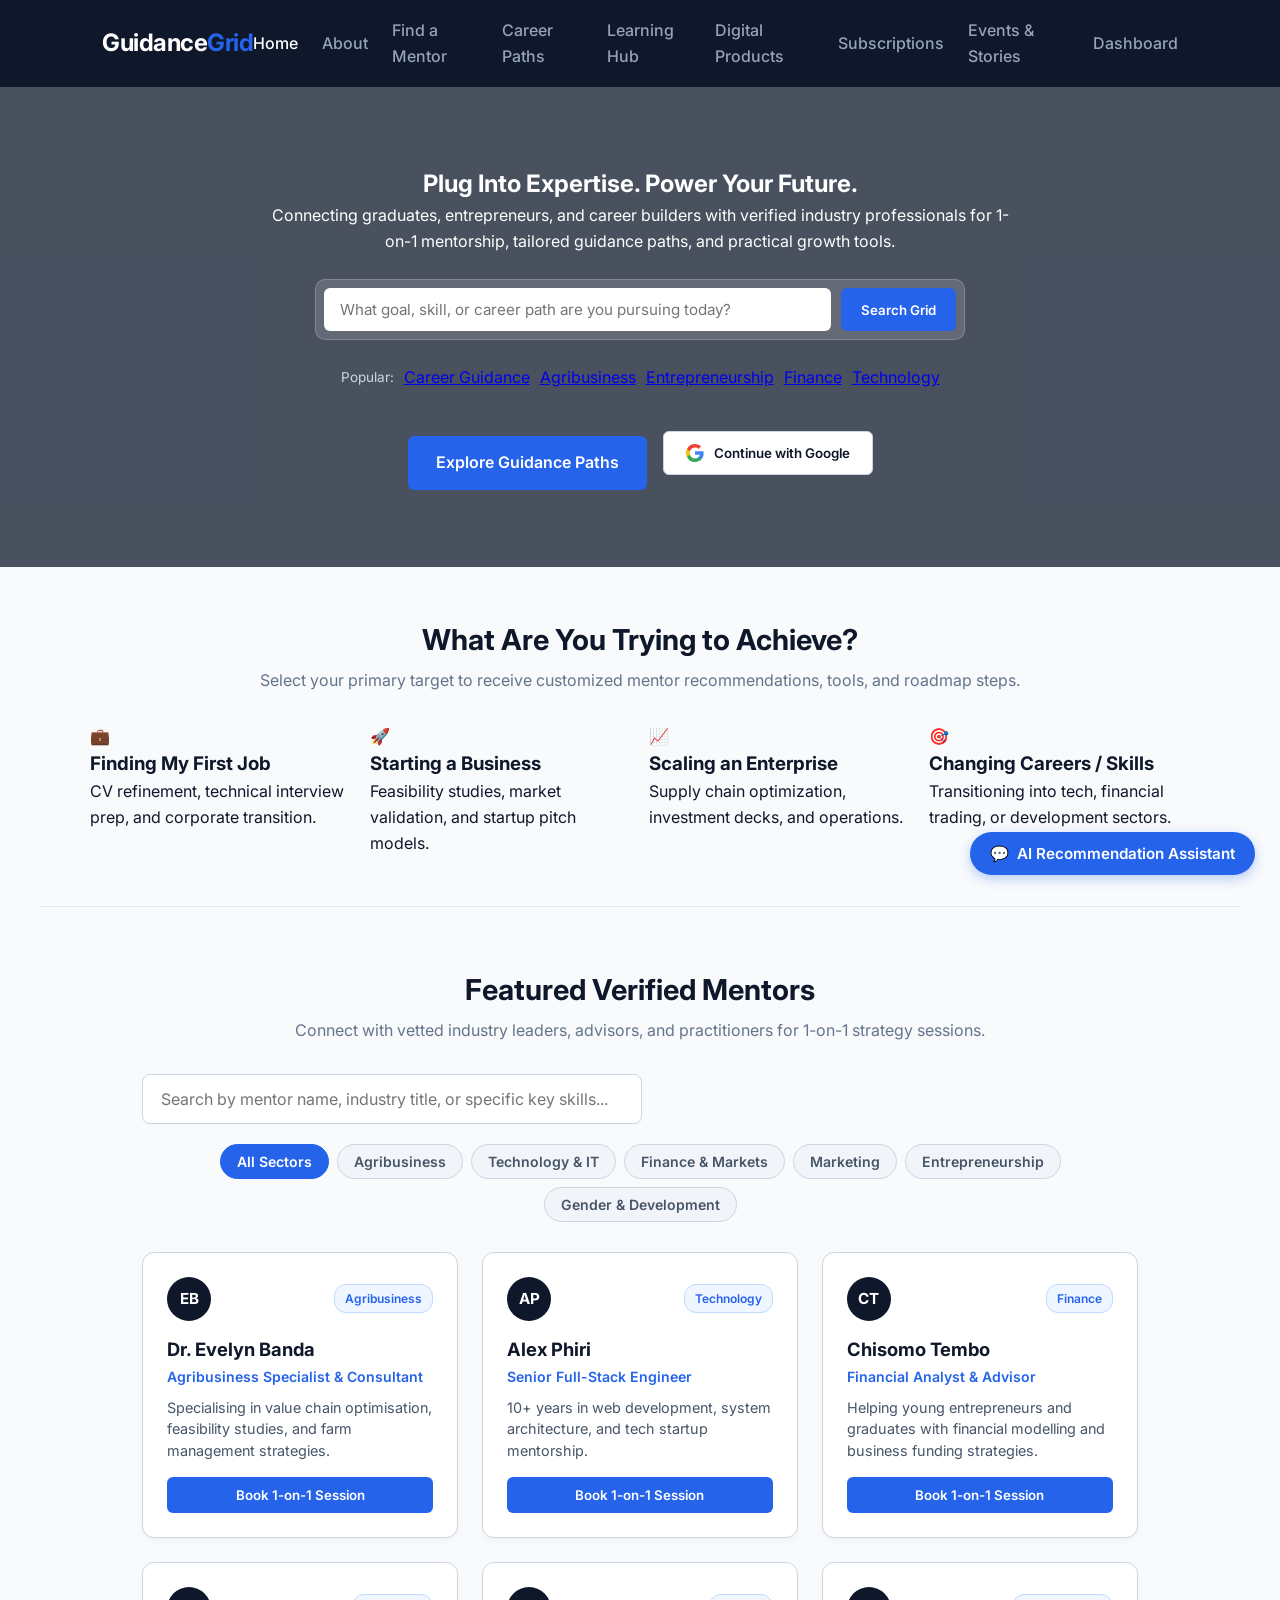
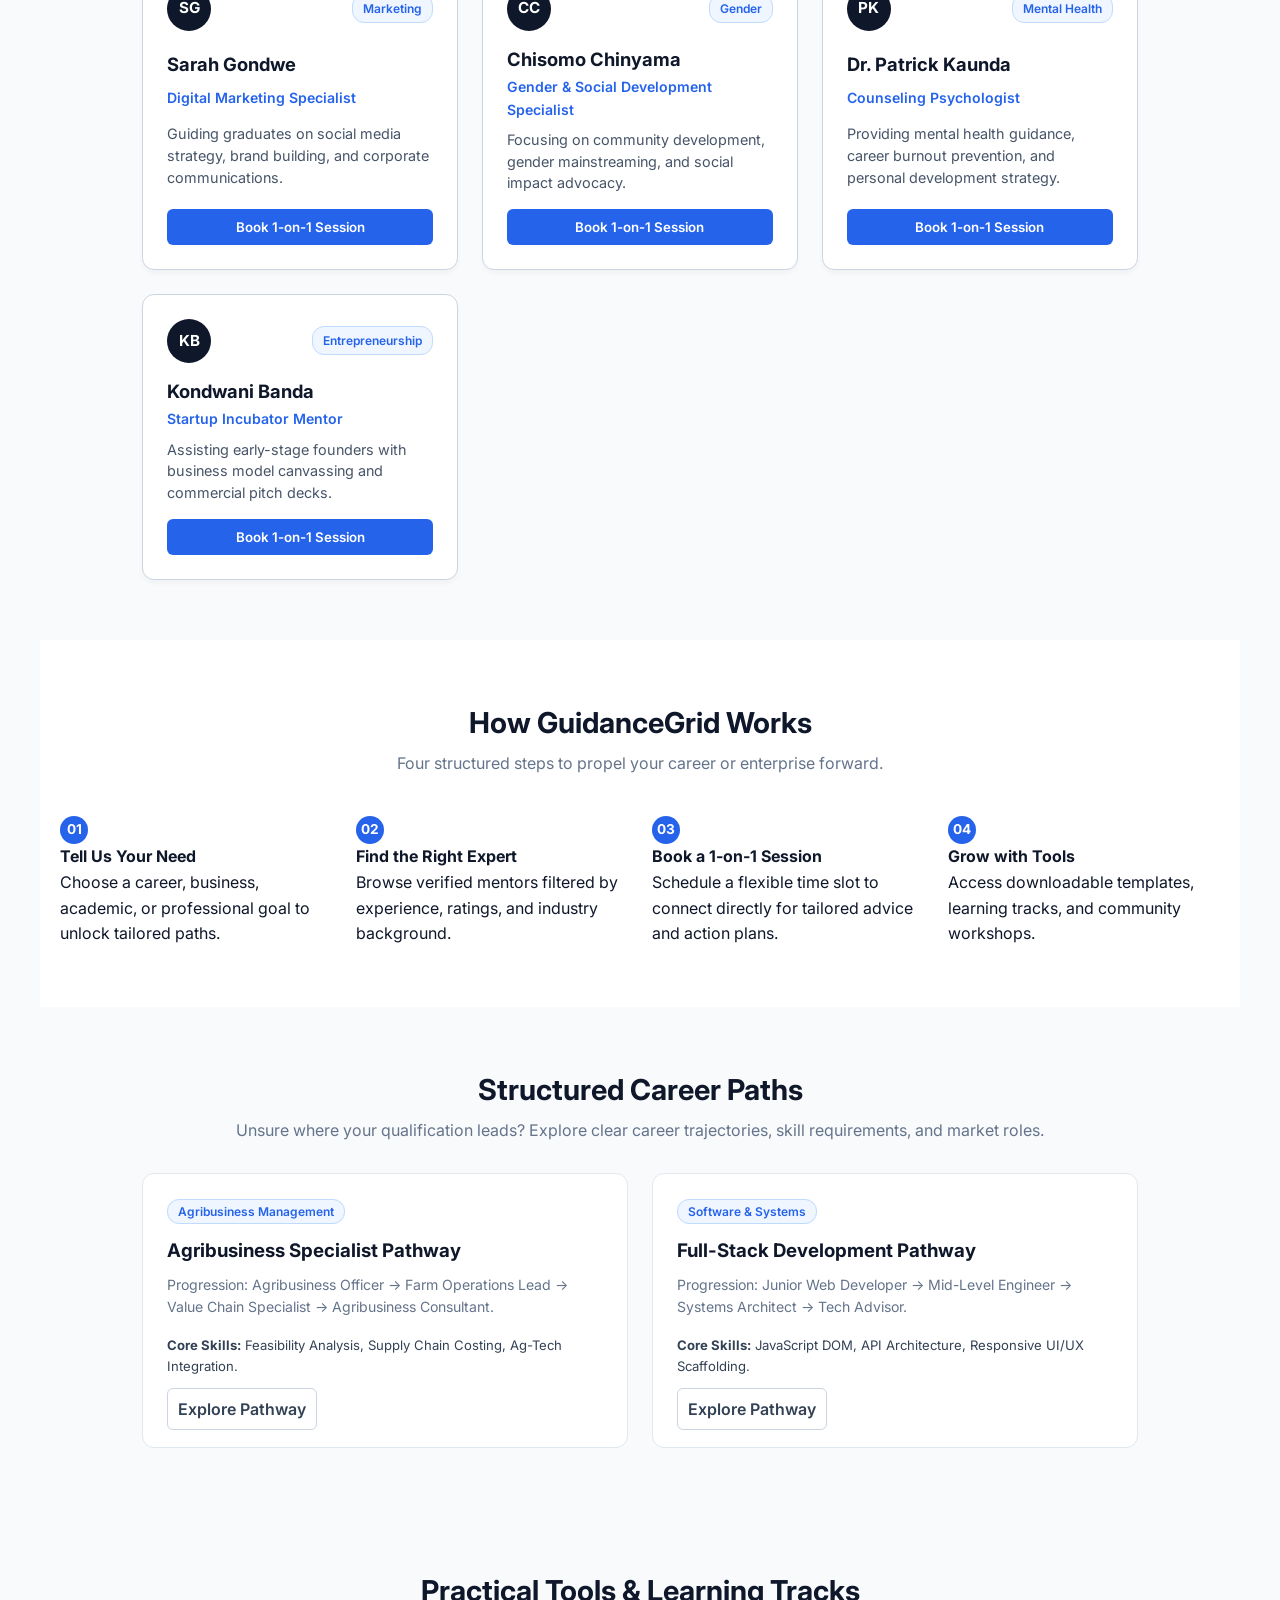
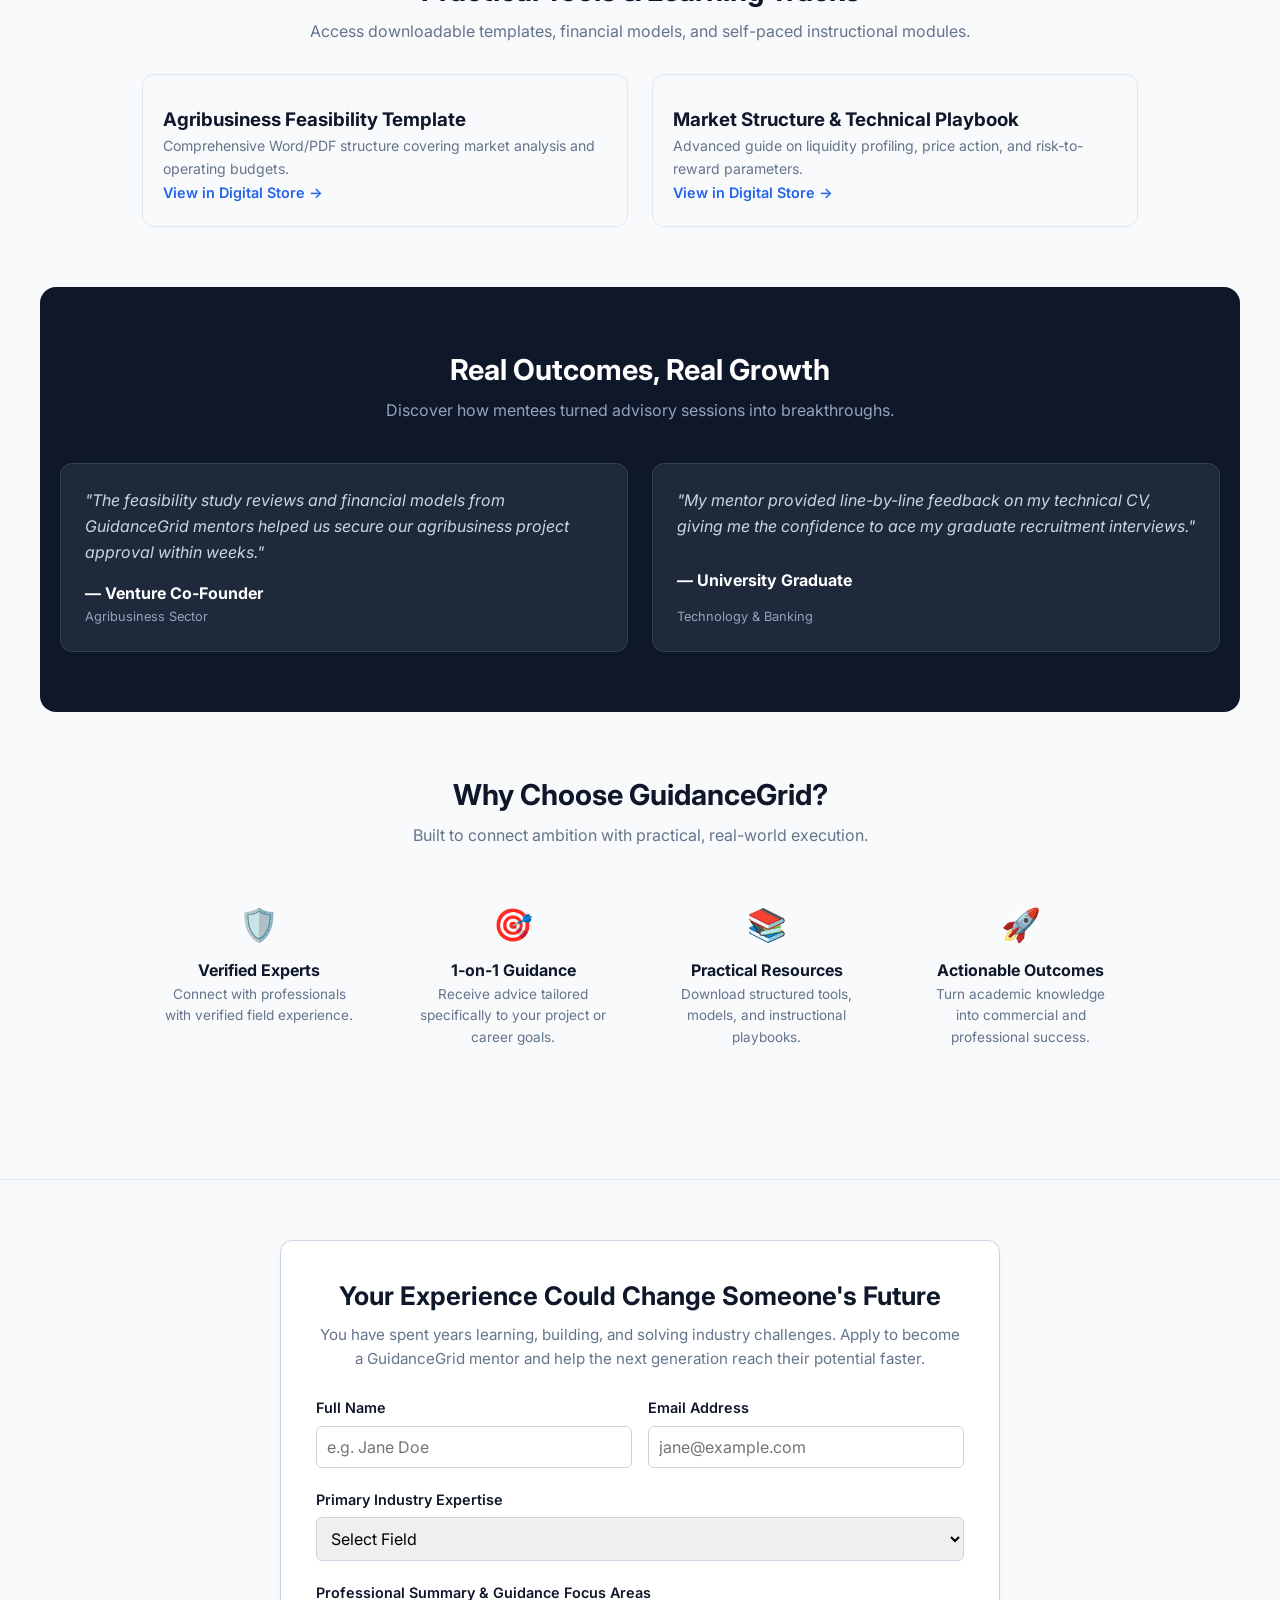
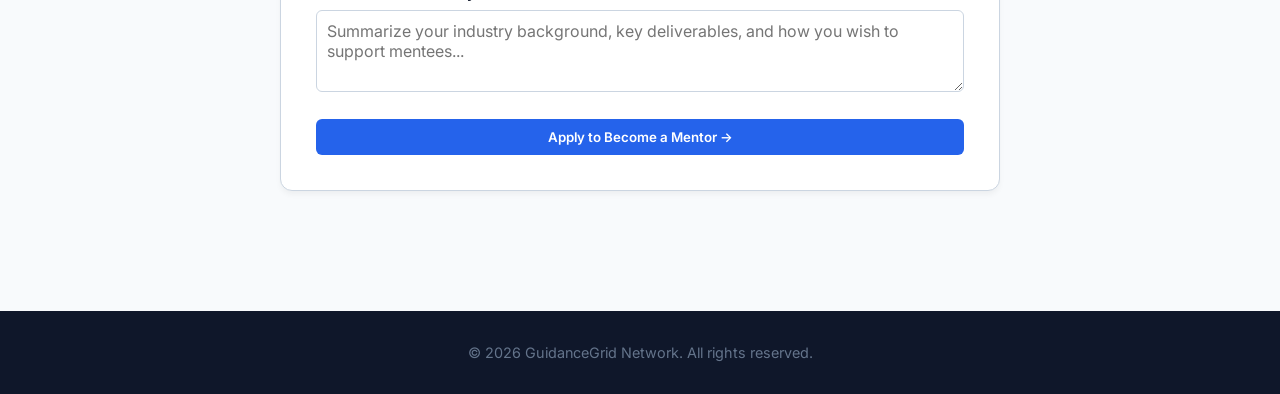
==== index.html @ 60af4334 "Initial GuidanceGrid deployment commit" ====
<!DOCTYPE html>
<html lang="en">
<head>
    <meta charset="UTF-8">
    <meta name="viewport" content="width=device-width, initial-scale=1.0">
    <title>GuidanceGrid | Connect, Learn & Grow Professional Ecosystem</title>
    <link rel="stylesheet" href="styles.css">
    <link href="https://fonts.googleapis.com/css2?family=Inter:wght@300;400;500;600;700&display=swap" rel="stylesheet">
</head>
<body>

    <!-- Top Navigation Bar -->
    <nav class="navbar">
        <div class="logo"><a href="index.html" style="color:white; text-decoration:none;">Guidance<span>Grid</span></a></div>
        <ul class="nav-links">
            <li><a href="index.html" class="active">Home</a></li>
            <li><a href="about.html">About</a></li>
            <li><a href="#mentor-section">Find a Mentor</a></li>
            <li><a href="#career-paths">Career Paths</a></li>
            <li><a href="learning.html">Learning Hub</a></li>
            <li><a href="products.html">Digital Products</a></li>
            <li><a href="subscriptions.html">Subscriptions</a></li>
            <li><a href="events-stories.html">Events & Stories</a></li>
            <li><a href="dashboard.html">Dashboard</a></li>
        </ul>
    </nav>

    <!-- Section 1: Hero Section -->
    <section class="hero-video-container">
        <video autoplay loop muted playsinline class="hero-bg-video">
            <source src="https://assets.mixkit.co/videos/preview/mixkit-people-working-together-in-a-meeting-43187-large.mp4" type="video/mp4">
            <img src="https://images.unsplash.com/photo-1522071820081-009f0129c71c?auto=format&fit=crop&w=1600&q=80" alt="Mentorship">
        </video>
        <div class="hero-overlay"></div>

        <div class="hero-content">
            <h1>Plug Into Expertise. Power Your Future.</h1>
            <p>Connecting graduates, entrepreneurs, and career builders with verified industry professionals for 1-on-1 mentorship, tailored guidance paths, and practical growth tools.</p>
            
            <!-- Hero Search Bar -->
            <div class="hero-search-box" style="margin: 25px auto; max-width: 650px; display: flex; gap: 10px; background: rgba(255,255,255,0.15); padding: 8px; border-radius: 10px; backdrop-filter: blur(8px); border: 1px solid rgba(255,255,255,0.2);">
                <input type="text" id="heroSearchInput" placeholder="What goal, skill, or career path are you pursuing today?" style="flex: 1; border: none; padding: 12px 16px; border-radius: 6px; outline: none; font-size: 0.95rem;">
                <button class="btn-primary" onclick="alert('Searching GuidanceGrid paths...')">Search Grid</button>
            </div>

            <!-- Popular Category Pills -->
            <div class="hero-category-pills" style="margin-bottom: 25px; display: flex; justify-content: center; gap: 10px; flex-wrap: wrap;">
                <span style="color: #cbd5e1; font-size: 0.85rem; align-self: center;">Popular:</span>
                <a href="#mentor-section" class="pill-btn">Career Guidance</a>
                <a href="#mentor-section" class="pill-btn">Agribusiness</a>
                <a href="#mentor-section" class="pill-btn">Entrepreneurship</a>
                <a href="#mentor-section" class="pill-btn">Finance</a>
                <a href="#mentor-section" class="pill-btn">Technology</a>
            </div>

            <div class="hero-buttons">
                <a href="#goal-selector" class="btn-hero">Explore Guidance Paths</a>
                <button class="btn-google" onclick="handleGoogleAuth()">
                    <svg width="18" height="18" viewBox="0 0 18 18"><path fill="#4285F4" d="M17.64 9.2c0-.637-.057-1.251-.164-1.84H9v3.481h4.844a4.14 4.14 0 0 1-1.796 2.716v2.259h2.908c1.702-1.567 2.684-3.875 2.684-6.616z"/><path fill="#34A853" d="M9 18c2.43 0 4.467-.806 5.956-2.18l-2.908-2.259c-.806.54-1.837.86-3.048.86-2.344 0-4.328-1.584-5.036-3.711H.957v2.332A8.997 8.997 0 0 0 9 18z"/><path fill="#FBBC05" d="M3.964 10.71A5.41 5.41 0 0 1 3.682 9c0-.593.102-1.17.282-1.71V4.958H.957A8.996 8.996 0 0 0 0 9c0 1.452.348 2.827.957 4.042l3.007-2.332z"/><path fill="#EA4335" d="M9 3.58c1.321 0 2.508.454 3.44 1.345l2.582-2.58C13.463.891 11.426 0 9 0A8.997 8.997 0 0 0 .957 4.958L3.964 7.29C4.672 5.163 6.656 3.58 9 3.58z"/></svg>
                    Continue with Google
                </button>
            </div>
        </div>
    </section>

    <!-- Section 2: Goal Selector (What are you trying to achieve?) -->
    <section id="goal-selector" class="section-container" style="background: #f8fafc; padding: 50px 20px; border-bottom: 1px solid #e2e8f0;">
        <div class="section-header" style="text-align: center; margin-bottom: 30px;">
            <h2>What Are You Trying to Achieve?</h2>
            <p class="subtitle">Select your primary target to receive customized mentor recommendations, tools, and roadmap steps.</p>
        </div>
        <div class="goal-grid" style="display: grid; grid-template-columns: repeat(auto-fit, minmax(200px, 1fr)); gap: 18px; max-width: 1100px; margin: 0 auto;">
            <div class="goal-card" onclick="alert('Path selected: Finding a Job')">
                <div class="goal-icon">💼</div>
                <h3>Finding My First Job</h3>
                <p>CV refinement, technical interview prep, and corporate transition.</p>
            </div>
            <div class="goal-card" onclick="alert('Path selected: Starting a Business')">
                <div class="goal-icon">🚀</div>
                <h3>Starting a Business</h3>
                <p>Feasibility studies, market validation, and startup pitch models.</p>
            </div>
            <div class="goal-card" onclick="alert('Path selected: Growing an Enterprise')">
                <div class="goal-icon">📈</div>
                <h3>Scaling an Enterprise</h3>
                <p>Supply chain optimization, investment decks, and operations.</p>
            </div>
            <div class="goal-card" onclick="alert('Path selected: Career Shift & Upskilling')">
                <div class="goal-icon">🎯</div>
                <h3>Changing Careers / Skills</h3>
                <p>Transitioning into tech, financial trading, or development sectors.</p>
            </div>
        </div>
    </section>

    <!-- Section 3: Verified Mentor Network -->
    <section id="mentor-section" class="section-container">
        <div class="section-header">
            <h2>Featured Verified Mentors</h2>
            <p class="subtitle">Connect with vetted industry leaders, advisors, and practitioners for 1-on-1 strategy sessions.</p>
        </div>

        <!-- Filter & Search Bar -->
        <div class="search-filter-wrapper">
            <div class="search-box">
                <input type="text" id="mentorSearchInput" placeholder="Search by mentor name, industry title, or specific key skills..." onkeyup="filterAndSearchMentors()">
            </div>
            <div class="filter-container">
                <button class="filter-btn active" onclick="setSectorFilter('all', this)">All Sectors</button>
                <button class="filter-btn" onclick="setSectorFilter('Agribusiness', this)">Agribusiness</button>
                <button class="filter-btn" onclick="setSectorFilter('Technology', this)">Technology & IT</button>
                <button class="filter-btn" onclick="setSectorFilter('Finance', this)">Finance & Markets</button>
                <button class="filter-btn" onclick="setSectorFilter('Marketing', this)">Marketing</button>
                <button class="filter-btn" onclick="setSectorFilter('Entrepreneurship', this)">Entrepreneurship</button>
                <button class="filter-btn" onclick="setSectorFilter('Gender', this)">Gender & Development</button>
            </div>
        </div>

        <!-- Dynamic Mentors Grid -->
        <div class="mentors-grid" id="mentors-grid">
            <!-- Mentor Card Example 1 -->
            <div class="mentor-card">
                <div class="mentor-card-header">
                    <span class="verified-badge">✔ Verified Mentor</span>
                    <span class="rating-badge">★ 4.9 (28 reviews)</span>
                </div>
                <h3>Dr. Evelyn Banda</h3>
                <p class="mentor-title">Agribusiness Specialist & Value Chain Consultant</p>
                <p class="mentor-experience">💼 10+ yrs exp • 42 sessions completed</p>
                <div class="specialty-tags">
                    <span class="tag">Agribusiness</span>
                    <span class="tag">Value Chains</span>
                    <span class="tag">Feasibility</span>
                </div>
                <p class="availability-status">🟢 Available this week</p>
                <div class="card-actions">
                    <button class="btn-secondary" onclick="alert('Viewing Dr. Evelyn Banda Profile...')">View Profile</button>
                    <button class="btn-primary" onclick="alert('Booking session with Dr. Evelyn Banda...')">Book 1-on-1</button>
                </div>
            </div>

            <!-- Mentor Card Example 2 -->
            <div class="mentor-card">
                <div class="mentor-card-header">
                    <span class="verified-badge">✔ Verified Mentor</span>
                    <span class="rating-badge">★ 5.0 (19 reviews)</span>
                </div>
                <h3>Alex Phiri</h3>
                <p class="mentor-title">Senior Full-Stack Engineer & Tech Lead</p>
                <p class="mentor-experience">💼 8+ yrs exp • 31 sessions completed</p>
                <div class="specialty-tags">
                    <span class="tag">Web Dev</span>
                    <span class="tag">System Arch</span>
                    <span class="tag">Tech Mentoring</span>
                </div>
                <p class="availability-status">🟢 Available tomorrow</p>
                <div class="card-actions">
                    <button class="btn-secondary" onclick="alert('Viewing Alex Phiri Profile...')">View Profile</button>
                    <button class="btn-primary" onclick="alert('Booking session with Alex Phiri...')">Book 1-on-1</button>
                </div>
            </div>
        </div>
    </section>

    <!-- Section 4: How GuidanceGrid Works -->
    <section class="section-container" style="background: #ffffff; padding: 60px 20px;">
        <div class="section-header" style="text-align: center;">
            <h2>How GuidanceGrid Works</h2>
            <p class="subtitle">Four structured steps to propel your career or enterprise forward.</p>
        </div>
        <div class="steps-grid" style="display: grid; grid-template-columns: repeat(auto-fit, minmax(220px, 1fr)); gap: 24px; margin-top: 40px;">
            <div class="step-card">
                <div class="step-number">01</div>
                <h4>Tell Us Your Need</h4>
                <p>Choose a career, business, academic, or professional goal to unlock tailored paths.</p>
            </div>
            <div class="step-card">
                <div class="step-number">02</div>
                <h4>Find the Right Expert</h4>
                <p>Browse verified mentors filtered by experience, ratings, and industry background.</p>
            </div>
            <div class="step-card">
                <div class="step-number">03</div>
                <h4>Book a 1-on-1 Session</h4>
                <p>Schedule a flexible time slot to connect directly for tailored advice and action plans.</p>
            </div>
            <div class="step-card">
                <div class="step-number">04</div>
                <h4>Grow with Tools</h4>
                <p>Access downloadable templates, learning tracks, and community workshops.</p>
            </div>
        </div>
    </section>

    <!-- Section 5: Career Paths Roadmap -->
    <section id="career-paths" class="section-container" style="background: #f8fafc;">
        <div class="section-header">
            <h2>Structured Career Paths</h2>
            <p class="subtitle">Unsure where your qualification leads? Explore clear career trajectories, skill requirements, and market roles.</p>
        </div>
        <div class="career-path-grid" style="display: grid; grid-template-columns: repeat(auto-fit, minmax(300px, 1fr)); gap: 24px;">
            <div class="career-card" style="background: white; border: 1px solid #e2e8f0; border-radius: 12px; padding: 24px;">
                <span class="sector-badge">Agribusiness Management</span>
                <h3 style="margin: 12px 0 8px 0;">Agribusiness Specialist Pathway</h3>
                <p style="font-size: 0.88rem; color: #64748b; margin-bottom: 16px;">Progression: Agribusiness Officer → Farm Operations Lead → Value Chain Specialist → Agribusiness Consultant.</p>
                <div class="path-skills" style="font-size: 0.82rem; color: #334155; margin-bottom: 20px;">
                    <strong>Core Skills:</strong> Feasibility Analysis, Supply Chain Costing, Ag-Tech Integration.
                </div>
                <a href="learning.html" class="btn-secondary btn-full" style="text-align: center; text-decoration: none;">Explore Pathway</a>
            </div>

            <div class="career-card" style="background: white; border: 1px solid #e2e8f0; border-radius: 12px; padding: 24px;">
                <span class="sector-badge">Software & Systems</span>
                <h3 style="margin: 12px 0 8px 0;">Full-Stack Development Pathway</h3>
                <p style="font-size: 0.88rem; color: #64748b; margin-bottom: 16px;">Progression: Junior Web Developer → Mid-Level Engineer → Systems Architect → Tech Advisor.</p>
                <div class="path-skills" style="font-size: 0.82rem; color: #334155; margin-bottom: 20px;">
                    <strong>Core Skills:</strong> JavaScript DOM, API Architecture, Responsive UI/UX Scaffolding.
                </div>
                <a href="learning.html" class="btn-secondary btn-full" style="text-align: center; text-decoration: none;">Explore Pathway</a>
            </div>
        </div>
    </section>

    <!-- Section 6: Learning Hub & Digital Products Preview -->
    <section class="section-container">
        <div class="section-header">
            <h2>Practical Tools & Learning Tracks</h2>
            <p class="subtitle">Access downloadable templates, financial models, and self-paced instructional modules.</p>
        </div>
        <div class="preview-grid" style="display: grid; grid-template-columns: repeat(auto-fit, minmax(280px, 1fr)); gap: 24px;">
            <div class="preview-card" style="border: 1px solid #e2e8f0; padding: 20px; border-radius: 12px;">
                <span class="product-badge">Free Download</span>
                <h3 style="margin-top: 10px;">Agribusiness Feasibility Template</h3>
                <p style="font-size: 0.88rem; color: #64748b;">Comprehensive Word/PDF structure covering market analysis and operating budgets.</p>
                <a href="products.html" style="color: #2563eb; font-weight: 600; text-decoration: none; font-size: 0.9rem;">View in Digital Store →</a>
            </div>
            <div class="preview-card" style="border: 1px solid #e2e8f0; padding: 20px; border-radius: 12px;">
                <span class="product-badge premium">Premium Resource</span>
                <h3 style="margin-top: 10px;">Market Structure & Technical Playbook</h3>
                <p style="font-size: 0.88rem; color: #64748b;">Advanced guide on liquidity profiling, price action, and risk-to-reward parameters.</p>
                <a href="products.html" style="color: #2563eb; font-weight: 600; text-decoration: none; font-size: 0.9rem;">View in Digital Store →</a>
            </div>
        </div>
    </section>

    <!-- Section 7: Success Stories & Social Proof -->
    <section class="section-container" style="background: #0f172a; color: white; padding: 60px 20px; border-radius: 16px;">
        <div class="section-header" style="text-align: center; margin-bottom: 40px;">
            <h2 style="color: white;">Real Outcomes, Real Growth</h2>
            <p class="subtitle" style="color: #94a3b8;">Discover how mentees turned advisory sessions into breakthroughs.</p>
        </div>
        <div class="stories-grid" style="display: grid; grid-template-columns: repeat(auto-fit, minmax(280px, 1fr)); gap: 24px;">
            <div class="story-card" style="background: #1e293b; padding: 24px; border-radius: 12px; border: 1px solid #334155;">
                <p style="font-style: italic; color: #cbd5e1; margin-bottom: 16px;">"The feasibility study reviews and financial models from GuidanceGrid mentors helped us secure our agribusiness project approval within weeks."</p>
                <strong>— Venture Co-Founder</strong>
                <span style="display: block; font-size: 0.8rem; color: #94a3b8;">Agribusiness Sector</span>
            </div>
            <div class="story-card" style="background: #1e293b; padding: 24px; border-radius: 12px; border: 1px solid #334155;">
                <p style="font-style: italic; color: #cbd5e1; margin-bottom: 16px;">"My mentor provided line-by-line feedback on my technical CV, giving me the confidence to ace my graduate recruitment interviews."</p>
                <strong>— University Graduate</strong>
                <span style="display: block; font-size: 0.8rem; color: #94a3b8;">Technology & Banking</span>
            </div>
        </div>
    </section>

    <!-- Section 8: "Why GuidanceGrid?" Value Proposition -->
    <section class="section-container">
        <div class="section-header" style="text-align: center;">
            <h2>Why Choose GuidanceGrid?</h2>
            <p class="subtitle">Built to connect ambition with practical, real-world execution.</p>
        </div>
        <div class="value-grid" style="display: grid; grid-template-columns: repeat(auto-fit, minmax(220px, 1fr)); gap: 20px; margin-top: 30px;">
            <div class="value-card" style="text-align: center; padding: 20px; background: #f8fafc; border-radius: 10px;">
                <div style="font-size: 2rem; margin-bottom: 8px;">🛡️</div>
                <h4>Verified Experts</h4>
                <p style="font-size: 0.85rem; color: #64748b;">Connect with professionals with verified field experience.</p>
            </div>
            <div class="value-card" style="text-align: center; padding: 20px; background: #f8fafc; border-radius: 10px;">
                <div style="font-size: 2rem; margin-bottom: 8px;">🎯</div>
                <h4>1-on-1 Guidance</h4>
                <p style="font-size: 0.85rem; color: #64748b;">Receive advice tailored specifically to your project or career goals.</p>
            </div>
            <div class="value-card" style="text-align: center; padding: 20px; background: #f8fafc; border-radius: 10px;">
                <div style="font-size: 2rem; margin-bottom: 8px;">📚</div>
                <h4>Practical Resources</h4>
                <p style="font-size: 0.85rem; color: #64748b;">Download structured tools, models, and instructional playbooks.</p>
            </div>
            <div class="value-card" style="text-align: center; padding: 20px; background: #f8fafc; border-radius: 10px;">
                <div style="font-size: 2rem; margin-bottom: 8px;">🚀</div>
                <h4>Actionable Outcomes</h4>
                <p style="font-size: 0.85rem; color: #64748b;">Turn academic knowledge into commercial and professional success.</p>
            </div>
        </div>
    </section>

    <!-- Section 9: Strengthened "Become a Mentor" CTA Section -->
    <section class="join-mentor-section">
        <div class="join-mentor-card">
            <div class="join-header">
                <h2>Your Experience Could Change Someone's Future</h2>
                <p>You have spent years learning, building, and solving industry challenges. Apply to become a GuidanceGrid mentor and help the next generation reach their potential faster.</p>
            </div>
            
            <form id="mentor-apply-form" onsubmit="handleMentorApply(event)">
                <div class="form-row">
                    <div class="form-group">
                        <label for="mentorName">Full Name</label>
                        <input type="text" id="mentorName" required placeholder="e.g. Jane Doe">
                    </div>
                    <div class="form-group">
                        <label for="mentorEmail">Email Address</label>
                        <input type="email" id="mentorEmail" required placeholder="jane@example.com">
                    </div>
                </div>

                <div class="form-group">
                    <label for="mentorField">Primary Industry Expertise</label>
                    <select id="mentorField" required>
                        <option value="">Select Field</option>
                        <option value="Agribusiness">Agribusiness & Agricultural Value Chains</option>
                        <option value="Technology">Software Engineering & Tech</option>
                        <option value="Finance">Finance & Investment Advisory</option>
                        <option value="Marketing">Digital Marketing & Branding</option>
                        <option value="Entrepreneurship">Startup Strategy & Business Models</option>
                        <option value="Gender">Gender & Social Development</option>
                    </select>
                </div>

                <div class="form-group">
                    <label for="mentorBio">Professional Summary & Guidance Focus Areas</label>
                    <textarea id="mentorBio" rows="3" required placeholder="Summarize your industry background, key deliverables, and how you wish to support mentees..."></textarea>
                </div>

                <button type="submit" class="btn-primary btn-full">Apply to Become a Mentor →</button>
            </form>
        </div>
    </section>

    <!-- AI Assistant Widget -->
    <div id="chat-widget-container">
        <button id="chat-toggle-btn" onclick="toggleChatWindow()">
            💬 <span>AI Recommendation Assistant</span>
        </button>

        <div id="chat-window" class="chat-window-hidden">
            <div class="chat-header">
                <div class="chat-title">
                    <strong>GuidanceGrid AI Engine</strong>
                    <span class="chat-status">● Online</span>
                </div>
                <button class="chat-close-btn" onclick="toggleChatWindow()">&times;</button>
            </div>

            <div class="chat-messages" id="chatMessages">
                <div class="message ai-message">
                    Hello! I am your GuidanceGrid AI advisor. Ask me anything like "What career paths fit my degree?", "Who can help with my business plan?", or "Where can I find CV resources?"
                </div>
            </div>

            <div class="chat-input-area">
                <input type="text" id="chatInput" placeholder="Ask a question..." onkeypress="handleChatKeyPress(event)">
                <button id="chatSendBtn" onclick="sendChatMessage()">Send</button>
            </div>
        </div>
    </div>

    <!-- Footer -->
    <footer>
        <p>&copy; 2026 GuidanceGrid Network. All rights reserved.</p>
    </footer>

    <script src="script.js"></script>
</body>
</html>
---- styles.css ----
/* Styling Framework - Guidance Grid */
:root {
    --primary: #2563eb;
    --primary-hover: #1d4ed8;
    --dark-bg: #0f172a;
    --card-bg: #ffffff;
    --text-main: #0f172a;
    --text-muted: #475569;
    --border-color: #cbd5e1;
    --light-bg: #f8fafc;
    --shadow: 0 4px 6px -1px rgba(0, 0, 0, 0.05), 0 2px 4px -2px rgba(0, 0, 0, 0.05);
}

* {
    box-sizing: border-box;
    margin: 0;
    padding: 0;
    font-family: 'Inter', system-ui, -apple-system, sans-serif;
}

body {
    background-color: var(--light-bg);
    color: var(--text-main);
    line-height: 1.6;
}

/* Navigation */
.navbar {
    display: flex;
    justify-content: space-between;
    align-items: center;
    padding: 18px 8%;
    background-color: var(--dark-bg);
    color: #ffffff;
    position: sticky;
    top: 0;
    z-index: 100;
}

.logo {
    font-size: 1.5rem;
    font-weight: 700;
    letter-spacing: -0.5px;
}

.logo span {
    color: var(--primary);
}

.nav-links {
    list-style: none;
    display: flex;
    gap: 24px;
    align-items: center;
}

.nav-links a {
    color: #94a3b8;
    text-decoration: none;
    font-weight: 500;
    transition: color 0.2s ease;
}

.nav-links a:hover, .nav-links a.active {
    color: #ffffff;
}

/* Buttons */
.btn-primary {
    background-color: #2563eb;
    color: #ffffff !important;
    padding: 10px 20px;
    border-radius: 6px;
    border: none;
    cursor: pointer;
    font-weight: 600;
}

.btn-primary:hover {
    background-color: #1d4ed8;
}

.btn-hero {
    display: inline-block;
    background-color: #2563eb;
    color: white;
    padding: 14px 28px;
    text-decoration: none;
    border-radius: 6px;
    font-weight: 600;
    margin-top: 20px;
}

.btn-full {
    width: 100%;
}

/* Hero Video Background styling */
.hero-video-container {
    position: relative;
    height: 480px;
    display: flex;
    align-items: center;
    justify-content: center;
    text-align: center;
    color: #ffffff;
    overflow: hidden;
}

.hero-bg-video {
    position: absolute;
    top: 50%;
    left: 50%;
    min-width: 100%;
    min-height: 100%;
    width: auto;
    height: auto;
    z-index: 1;
    transform: translate(-50%, -50%);
    object-fit: cover;
}

.hero-overlay {
    position: absolute;
    top: 0;
    left: 0;
    width: 100%;
    height: 100%;
    background: rgba(15, 23, 42, 0.75); /* Dark slate overlay for readability */
    z-index: 2;
}

.hero-content {
    position: relative;
    z-index: 3;
    max-width: 800px;
    padding: 0 20px;
}

.hero-buttons {
    display: flex;
    gap: 16px;
    justify-content: center;
    align-items: center;
    margin-top: 25px;
    flex-wrap: wrap;
}

/* Google Auth Button */
.btn-google {
    display: inline-flex;
    align-items: center;
    gap: 10px;
    background-color: #ffffff;
    color: #0f172a;
    padding: 12px 22px;
    border-radius: 6px;
    border: 1px solid #cbd5e1;
    font-weight: 600;
    cursor: pointer;
    transition: background 0.2s ease;
}

.btn-google:hover {
    background-color: #f1f5f9;
}

/* Search Bar Styling */
.search-filter-wrapper {
    margin-bottom: 30px;
}

.search-box {
    margin-bottom: 20px;
}

.search-box input {
    width: 100%;
    max-width: 500px;
    padding: 14px 18px;
    border: 1px solid #cbd5e1;
    border-radius: 8px;
    font-size: 1rem;
    box-shadow: 0 2px 4px rgba(0,0,0,0.02);
}

.search-box input:focus {
    outline: 2px solid #2563eb;
    border-color: transparent;
}

/* Sections */
.section-container {
    padding: 60px 8%;
    max-width: 1200px;
    margin: 0 auto;
}

.bg-light {
    background-color: #ffffff;
    border-radius: 8px;
    box-shadow: 0 1px 3px rgba(0,0,0,0.1);
}

h2 {
    font-size: 1.8rem;
    color: #0f172a;
    margin-bottom: 5px;
}

.subtitle {
    color: #64748b;
    margin-bottom: 30px;
}

/* Filters */
.filter-container {
    display: flex;
    gap: 10px;
    margin-bottom: 30px;
}

.filter-btn {
    padding: 8px 16px;
    border: 1px solid #cbd5e1;
    background: #ffffff;
    border-radius: 20px;
    cursor: pointer;
    font-weight: 500;
}

.filter-btn.active {
    background: #0f172a;
    color: #ffffff;
    border-color: #0f172a;
}

/* Mentors Grid */
.mentors-grid {
    display: grid;
    grid-template-columns: repeat(auto-fill, minmax(280px, 1fr));
    gap: 25px;
}

.mentor-card {
    background: #ffffff;
    border: 1px solid #e2e8f0;
    border-radius: 8px;
    padding: 20px;
    transition: transform 0.2s;
}

.mentor-card:hover {
    transform: translateY(-4px);
}

.tag {
    display: inline-block;
    background: #eff6ff;
    color: #1e40af;
    padding: 4px 8px;
    border-radius: 4px;
    font-size: 0.8rem;
    font-weight: 600;
    margin-bottom: 10px;
}

/* Forms */
.application-form, #booking-form {
    max-width: 500px;
}

.form-group {
    margin-bottom: 20px;
}

.form-group label {
    display: block;
    margin-bottom: 6px;
    font-weight: 600;
    font-size: 0.9rem;
}

.form-group input, .form-group select, .form-group textarea {
    width: 100%;
    padding: 10px;
    border: 1px solid #cbd5e1;
    border-radius: 6px;
    font-size: 1rem;
}

/* Modal */
.modal {
    display: none;
    position: fixed;
    top: 0;
    left: 0;
    width: 100%;
    height: 100%;
    background: rgba(15, 23, 42, 0.6);
    justify-content: center;
    align-items: center;
}

.modal-content {
    background: #ffffff;
    padding: 30px;
    border-radius: 8px;
    width: 90%;
    max-width: 450px;
    position: relative;
}

.close-btn {
    position: absolute;
    top: 15px;
    right: 20px;
    font-size: 1.5rem;
    cursor: pointer;
}

footer {
    text-align: center;
    padding: 30px;
    background: #0f172a;
    color: #64748b;
    font-size: 0.9rem;
    margin-top: 60px;
}
/* About Page Specific Styles */
.about-hero {
    background: linear-gradient(135deg, #0f172a 0%, #1e293b 100%);
    color: #ffffff;
    padding: 70px 8% 60px;
    text-align: center;
    border-bottom: 3px solid #2563eb;
}

.about-hero h1 {
    font-size: 2.3rem;
    font-weight: 700;
    margin-bottom: 12px;
}

.about-hero p {
    color: #94a3b8;
    font-size: 1.1rem;
    max-width: 650px;
    margin: 0 auto;
}

.about-grid-row {
    display: grid;
    grid-template-columns: 1.6fr 1fr;
    gap: 40px;
    align-items: center;
    margin-top: 20px;
}

.about-text-content h2 {
    font-size: 1.8rem;
    margin: 15px 0;
    line-height: 1.3;
}

.about-text-content p {
    color: #475569;
    margin-bottom: 16px;
    font-size: 1rem;
}

.about-stat-card {
    background: #ffffff;
    border: 1px solid #cbd5e1;
    border-radius: 12px;
    padding: 30px;
    box-shadow: 0 4px 6px -1px rgba(0, 0, 0, 0.05);
}

.about-stat-card h3 {
    font-size: 1.2rem;
    margin-bottom: 20px;
    color: #0f172a;
}

.stat-item {
    display: flex;
    align-items: center;
    gap: 15px;
    margin-bottom: 18px;
}

.stat-item:last-child {
    margin-bottom: 0;
}

.stat-number {
    font-size: 1.8rem;
    font-weight: 700;
    color: #2563eb;
    min-width: 80px;
}

.stat-label {
    color: #475569;
    font-size: 0.95rem;
    font-weight: 500;
}

.pillars-grid {
    display: grid;
    grid-template-columns: repeat(auto-fit, minmax(280px, 1fr));
    gap: 24px;
    margin-top: 30px;
}

.pillar-card {
    background: #ffffff;
    border: 1px solid #cbd5e1;
    border-radius: 10px;
    padding: 28px;
    box-shadow: 0 4px 6px -1px rgba(0, 0, 0, 0.05);
    transition: transform 0.2s ease, box-shadow 0.2s ease;
}

.pillar-card:hover {
    transform: translateY(-3px);
    box-shadow: 0 10px 15px -3px rgba(0, 0, 0, 0.08);
}

.pillar-icon {
    font-size: 2rem;
    margin-bottom: 12px;
}

.pillar-card h3 {
    font-size: 1.2rem;
    margin-bottom: 10px;
    color: #0f172a;
}

.pillar-card p {
    color: #475569;
    font-size: 0.93rem;
    line-height: 1.5;
}

@media (max-width: 768px) {
    .about-grid-row {
        grid-template-columns: 1fr;
    }
}
/* Upload Portal Page Styles */
.upload-hero {
    background: linear-gradient(135deg, #0f172a 0%, #1e293b 100%);
    color: #ffffff;
    padding: 60px 8% 50px;
    text-align: center;
    border-bottom: 3px solid #2563eb;
}

.upload-hero h1 {
    font-size: 2.2rem;
    font-weight: 700;
    margin-bottom: 10px;
}

.upload-hero p {
    color: #94a3b8;
    font-size: 1.05rem;
    max-width: 650px;
    margin: 0 auto;
}

.upload-portal-grid {
    display: grid;
    grid-template-columns: 1.8fr 1fr;
    gap: 32px;
    margin-top: 10px;
}

.upload-form-card {
    background: #ffffff;
    border: 1px solid #cbd5e1;
    border-radius: 12px;
    padding: 35px;
    box-shadow: 0 4px 6px -1px rgba(0, 0, 0, 0.05);
}

.form-row {
    display: grid;
    grid-template-columns: 1fr 1fr;
    gap: 16px;
}

/* Custom Drag and Drop Dropzone */
.file-dropzone {
    border: 2px dashed #cbd5e1;
    border-radius: 8px;
    padding: 25px;
    text-align: center;
    background-color: #f8fafc;
    cursor: pointer;
    transition: all 0.2s ease;
}

.file-dropzone:hover {
    border-color: #2563eb;
    background-color: #eff6ff;
}

.dropzone-icon {
    font-size: 2rem;
    margin-bottom: 8px;
}

.dropzone-text {
    font-size: 0.95rem;
    color: #334155;
}

.dropzone-subtext {
    font-size: 0.8rem;
    color: #94a3b8;
    margin-top: 4px;
}

.file-dropzone input[type="file"] {
    display: none;
}

.file-name-tag {
    display: none;
    margin-top: 8px;
    font-size: 0.85rem;
    color: #2563eb;
    font-weight: 600;
}

/* Sidebar Styling */
.upload-info-sidebar {
    display: flex;
    flex-direction: column;
    gap: 20px;
}

.info-card {
    background: #ffffff;
    border: 1px solid #cbd5e1;
    border-radius: 12px;
    padding: 25px;
    box-shadow: 0 4px 6px -1px rgba(0, 0, 0, 0.05);
}

.info-card h3 {
    font-size: 1.15rem;
    margin-bottom: 20px;
    color: #0f172a;
}

.bg-highlight {
    background-color: #eff6ff;
    border-color: #bfdbfe;
}

.bg-highlight h3 {
    color: #1e40af;
}

.bg-highlight p {
    color: #1e3a8a;
    font-size: 0.9rem;
}

.step-item {
    display: flex;
    gap: 15px;
    margin-bottom: 18px;
    align-items: flex-start;
}

.step-item:last-child {
    margin-bottom: 0;
}

.step-number {
    background-color: #2563eb;
    color: #ffffff;
    width: 28px;
    height: 28px;
    border-radius: 50%;
    display: flex;
    align-items: center;
    justify-content: center;
    font-weight: 700;
    font-size: 0.85rem;
    flex-shrink: 0;
}

.step-item strong {
    display: block;
    font-size: 0.95rem;
    color: #0f172a;
    margin-bottom: 2px;
}

.step-item p {
    font-size: 0.85rem;
    color: #64748b;
    line-height: 1.4;
}

@media (max-width: 850px) {
    .upload-portal-grid {
        grid-template-columns: 1fr;
    }
    
    .form-row {
        grid-template-columns: 1fr;
    }
}
/* Dashboard / Mentee Workspace Styles */
.dashboard-hero {
    background: linear-gradient(135deg, #0f172a 0%, #1e293b 100%);
    color: #ffffff;
    padding: 45px 8%;
    border-bottom: 3px solid #2563eb;
}

.hero-wrapper {
    display: flex;
    justify-content: space-between;
    align-items: center;
    flex-wrap: wrap;
    gap: 20px;
}

.dashboard-hero h1 {
    font-size: 2rem;
    font-weight: 700;
}

.dashboard-hero p {
    color: #94a3b8;
    font-size: 1rem;
}

/* Metric Cards */
.metrics-grid {
    display: grid;
    grid-template-columns: repeat(auto-fit, minmax(220px, 1fr));
    gap: 20px;
    margin-bottom: 30px;
}

.metric-card {
    background: #ffffff;
    border: 1px solid #cbd5e1;
    border-radius: 10px;
    padding: 20px;
    display: flex;
    align-items: center;
    gap: 16px;
    box-shadow: 0 2px 4px rgba(0, 0, 0, 0.03);
}

.metric-icon {
    width: 48px;
    height: 48px;
    border-radius: 8px;
    display: flex;
    align-items: center;
    justify-content: center;
    font-size: 1.4rem;
}

.metric-icon.blue { background-color: #eff6ff; }
.metric-icon.amber { background-color: #fffbeb; }
.metric-icon.green { background-color: #f0fdf4; }

.metric-value {
    display: block;
    font-size: 1.6rem;
    font-weight: 700;
    color: #0f172a;
    line-height: 1.1;
}

.metric-label {
    font-size: 0.85rem;
    color: #64748b;
}

/* Workspace Layout */
.workspace-grid {
    display: grid;
    grid-template-columns: 2.2fr 1fr;
    gap: 28px;
}

.main-workspace-card, .sidebar-workspace-card {
    background: #ffffff;
    border: 1px solid #cbd5e1;
    border-radius: 12px;
    padding: 25px;
    box-shadow: 0 4px 6px -1px rgba(0, 0, 0, 0.04);
}

.card-header {
    display: flex;
    justify-content: space-between;
    align-items: center;
    margin-bottom: 20px;
}

.badge-neutral {
    background-color: #f1f5f9;
    color: #475569;
    padding: 4px 10px;
    border-radius: 20px;
    font-size: 0.78rem;
    font-weight: 600;
}

/* Custom Table Styling */
.table-responsive {
    overflow-x: auto;
}

.activity-table {
    width: 100%;
    border-collapse: collapse;
    text-align: left;
}

.activity-table th {
    background-color: #f8fafc;
    color: #475569;
    font-weight: 600;
    font-size: 0.85rem;
    padding: 12px 14px;
    border-bottom: 1px solid #cbd5e1;
}

.activity-table td {
    padding: 16px 14px;
    border-bottom: 1px solid #f1f5f9;
    font-size: 0.92rem;
    color: #1e293b;
    vertical-align: middle;
}

.table-subtext {
    font-size: 0.78rem;
    color: #64748b;
    margin-top: 2px;
}

/* Status Pills */
.status-pill {
    display: inline-block;
    padding: 4px 10px;
    border-radius: 12px;
    font-size: 0.78rem;
    font-weight: 600;
}

.status-pill.in-review { background: #fef3c7; color: #92400e; }
.status-pill.confirmed { background: #dbeafe; color: #1e40af; }
.status-pill.completed { background: #dcfce7; color: #166534; }

/* Table Action Buttons */
.btn-table {
    padding: 6px 12px;
    border-radius: 6px;
    font-size: 0.82rem;
    font-weight: 600;
    border: none;
    cursor: pointer;
}

.btn-table.disabled {
    background: #f1f5f9;
    color: #94a3b8;
    cursor: not-allowed;
}

.btn-table.link {
    background: #eff6ff;
    color: #2563eb;
    text-decoration: none;
    display: inline-block;
}

.btn-table.link:hover {
    background: #dbeafe;
}

/* Sidebar Upcoming Session Styling */
.upcoming-session-box {
    display: flex;
    align-items: center;
    gap: 14px;
    background: #f8fafc;
    border: 1px solid #e2e8f0;
    border-radius: 10px;
    padding: 16px;
    margin: 18px 0;
}

.session-avatar {
    width: 44px;
    height: 44px;
    border-radius: 50%;
    background-color: #2563eb;
    color: #ffffff;
    display: flex;
    align-items: center;
    justify-content: center;
    font-weight: 700;
    font-size: 0.95rem;
}

.session-details h4 {
    font-size: 0.98rem;
    color: #0f172a;
}

.session-role {
    font-size: 0.82rem;
    color: #64748b;
}

.session-time {
    font-size: 0.82rem;
    color: #2563eb;
    font-weight: 600;
    margin-top: 4px;
}

.btn-secondary {
    background-color: #ffffff;
    color: #334155;
    border: 1px solid #cbd5e1;
    padding: 10px;
    border-radius: 6px;
    font-weight: 600;
    cursor: pointer;
}

.btn-secondary:hover {
    background-color: #f8fafc;
}

/* Modal Overlay Styles */
.modal-overlay {
    display: none;
    position: fixed;
    top: 0;
    left: 0;
    width: 100%;
    height: 100%;
    background: rgba(15, 23, 42, 0.6);
    z-index: 1000;
    align-items: center;
    justify-content: center;
}

.modal-card {
    background: #ffffff;
    border-radius: 12px;
    width: 90%;
    max-width: 520px;
    padding: 25px;
    box-shadow: 0 20px 25px -5px rgba(0, 0, 0, 0.1);
}

.modal-header {
    display: flex;
    justify-content: space-between;
    align-items: center;
    margin-bottom: 15px;
}

.modal-close {
    background: none;
    border: none;
    font-size: 1.5rem;
    cursor: pointer;
    color: #64748b;
}

.modal-footer {
    margin-top: 20px;
    text-align: right;
}

@media (max-width: 900px) {
    .workspace-grid {
        grid-template-columns: 1fr;
    }
}
/* Mentor Grid Section Styling */
.section-header {
    text-align: center;
    margin-bottom: 25px;
}

.filter-container {
    display: flex;
    gap: 8px;
    flex-wrap: wrap;
    justify-content: center;
}

.filter-btn {
    background-color: #f1f5f9;
    color: #475569;
    border: 1px solid #cbd5e1;
    padding: 8px 16px;
    border-radius: 20px;
    font-size: 0.88rem;
    font-weight: 600;
    cursor: pointer;
    transition: all 0.2s ease;
}

.filter-btn:hover, .filter-btn.active {
    background-color: #2563eb;
    color: #ffffff;
    border-color: #2563eb;
}

.mentors-grid {
    display: grid;
    grid-template-columns: repeat(auto-fill, minmax(310px, 1fr));
    gap: 24px;
    margin-top: 25px;
}

/* Individual Mentor Card */
.mentor-card {
    background: #ffffff;
    border: 1px solid #cbd5e1;
    border-radius: 12px;
    padding: 24px;
    display: flex;
    flex-direction: column;
    justify-content: space-between;
    box-shadow: 0 4px 6px -1px rgba(0, 0, 0, 0.04);
    transition: transform 0.2s ease, box-shadow 0.2s ease;
}

.mentor-card:hover {
    transform: translateY(-3px);
    box-shadow: 0 10px 15px -3px rgba(0, 0, 0, 0.08);
}

.mentor-card-header {
    display: flex;
    justify-content: space-between;
    align-items: center;
    margin-bottom: 14px;
}

.mentor-avatar {
    width: 44px;
    height: 44px;
    border-radius: 50%;
    background-color: #0f172a;
    color: #ffffff;
    display: flex;
    align-items: center;
    justify-content: center;
    font-weight: 700;
    font-size: 0.95rem;
}

.sector-badge {
    background-color: #eff6ff;
    color: #2563eb;
    border: 1px solid #bfdbfe;
    padding: 4px 10px;
    border-radius: 12px;
    font-size: 0.75rem;
    font-weight: 600;
}

.mentor-card h3 {
    font-size: 1.15rem;
    color: #0f172a;
    margin-bottom: 2px;
}

.mentor-title {
    font-size: 0.88rem;
    color: #2563eb;
    font-weight: 600;
    margin-bottom: 12px;
}

.mentor-bio {
    font-size: 0.9rem;
    color: #475569;
    line-height: 1.5;
    margin-bottom: 20px;
}

/* Join Mentor Section */
.join-mentor-section {
    background: #f8fafc;
    border-top: 1px solid #e2e8f0;
    padding: 60px 8%;
    margin-top: 50px;
}

.join-mentor-card {
    max-width: 720px;
    margin: 0 auto;
    background: #ffffff;
    border: 1px solid #cbd5e1;
    border-radius: 12px;
    padding: 35px;
    box-shadow: 0 4px 6px -1px rgba(0, 0, 0, 0.05);
}

.join-header {
    text-align: center;
    margin-bottom: 25px;
}

.join-header h2 {
    font-size: 1.6rem;
    color: #0f172a;
    margin-bottom: 6px;
}

.join-header p {
    color: #64748b;
    font-size: 0.95rem;
}

.no-results {
    grid-column: 1 / -1;
    text-align: center;
    padding: 40px;
    color: #64748b;
}
/* Events & Stories Grid Layout */
.events-grid {
    display: grid;
    grid-template-columns: repeat(auto-fit, minmax(340px, 1fr));
    gap: 20px;
}

.event-card {
    background: #ffffff;
    border: 1px solid #cbd5e1;
    border-radius: 12px;
    padding: 24px;
    display: flex;
    gap: 20px;
    align-items: flex-start;
    box-shadow: 0 4px 6px -1px rgba(0, 0, 0, 0.04);
}

.event-date-badge {
    background: #0f172a;
    color: #ffffff;
    padding: 12px 16px;
    border-radius: 10px;
    text-align: center;
    min-width: 65px;
}

.event-month {
    display: block;
    font-size: 0.75rem;
    font-weight: 700;
    color: #38bdf8;
    text-transform: uppercase;
}

.event-day {
    display: block;
    font-size: 1.4rem;
    font-weight: 700;
    line-height: 1.1;
}

.event-content h3 {
    font-size: 1.1rem;
    color: #0f172a;
    margin: 8px 0 4px 0;
}

.event-meta {
    font-size: 0.82rem;
    color: #2563eb;
    font-weight: 600;
    margin-bottom: 8px;
}

.event-desc {
    font-size: 0.88rem;
    color: #475569;
    margin-bottom: 16px;
    line-height: 1.5;
}

/* Stories Grid Layout */
.stories-grid {
    display: grid;
    grid-template-columns: repeat(auto-fill, minmax(300px, 1fr));
    gap: 24px;
}

.story-card {
    background: #ffffff;
    border: 1px solid #cbd5e1;
    border-radius: 12px;
    padding: 24px;
    display: flex;
    flex-direction: column;
    justify-content: space-between;
    box-shadow: 0 4px 6px -1px rgba(0, 0, 0, 0.04);
}

.story-tag {
    display: inline-block;
    align-self: flex-start;
    background: #f1f5f9;
    color: #334155;
    padding: 4px 10px;
    border-radius: 20px;
    font-size: 0.75rem;
    font-weight: 600;
    margin-bottom: 12px;
}

.story-card h3 {
    font-size: 1.1rem;
    color: #0f172a;
    margin-bottom: 10px;
    line-height: 1.4;
}

.story-excerpt {
    font-size: 0.88rem;
    color: #475569;
    line-height: 1.6;
    margin-bottom: 20px;
}

.story-author {
    font-size: 0.82rem;
    color: #64748b;
    border-top: 1px solid #f1f5f9;
    padding-top: 12px;
}

/* AI Chatbot Widget Styles */
#chat-widget-container {
    position: fixed;
    bottom: 25px;
    right: 25px;
    z-index: 1000;
    font-family: 'Inter', sans-serif;
}

#chat-toggle-btn {
    background-color: #2563eb;
    color: #ffffff;
    border: none;
    padding: 12px 20px;
    border-radius: 30px;
    font-weight: 600;
    font-size: 0.95rem;
    cursor: pointer;
    box-shadow: 0 4px 12px rgba(37, 99, 235, 0.3);
    display: flex;
    align-items: center;
    gap: 8px;
    transition: transform 0.2s ease, background-color 0.2s ease;
}

#chat-toggle-btn:hover {
    background-color: #1d4ed8;
    transform: translateY(-2px);
}

.chat-window-hidden {
    display: none !important;
}

#chat-window {
    width: 350px;
    height: 460px;
    background: #ffffff;
    border: 1px solid #cbd5e1;
    border-radius: 12px;
    box-shadow: 0 10px 25px -5px rgba(0, 0, 0, 0.15);
    display: flex;
    flex-direction: column;
    overflow: hidden;
    margin-bottom: 12px;
}

.chat-header {
    background: #0f172a;
    color: #ffffff;
    padding: 14px 16px;
    display: flex;
    justify-content: space-between;
    align-items: center;
}

.chat-status {
    font-size: 0.75rem;
    color: #4ade80;
    display: block;
}

.chat-close-btn {
    background: none;
    border: none;
    color: #94a3b8;
    font-size: 1.4rem;
    cursor: pointer;
}

.chat-messages {
    flex: 1;
    padding: 15px;
    overflow-y: auto;
    background: #f8fafc;
    display: flex;
    flex-direction: column;
    gap: 10px;
}

.message {
    max-width: 80%;
    padding: 10px 14px;
    border-radius: 10px;
    font-size: 0.88rem;
    line-height: 1.4;
}

.ai-message {
    background: #ffffff;
    color: #1e293b;
    border: 1px solid #e2e8f0;
    align-self: flex-start;
    border-bottom-left-radius: 2px;
}

.user-message {
    background: #2563eb;
    color: #ffffff;
    align-self: flex-end;
    border-bottom-right-radius: 2px;
}

.chat-input-area {
    display: flex;
    padding: 10px;
    background: #ffffff;
    border-top: 1px solid #e2e8f0;
    gap: 8px;
}

.chat-input-area input {
    flex: 1;
    padding: 8px 12px;
    border: 1px solid #cbd5e1;
    border-radius: 6px;
    outline: none;
    font-size: 0.88rem;
}

.chat-input-area button {
    background: #2563eb;
    color: white;
    border: none;
    padding: 8px 14px;
    border-radius: 6px;
    font-weight: 600;
    cursor: pointer;
}
/* Digital Products Layout */
.products-grid {
    display: grid;
    grid-template-columns: repeat(auto-fill, minmax(280px, 1fr));
    gap: 24px;
}

.product-card {
    background: #ffffff;
    border: 1px solid #cbd5e1;
    border-radius: 12px;
    padding: 24px;
    display: flex;
    flex-direction: column;
    justify-content: space-between;
    position: relative;
    box-shadow: 0 4px 6px -1px rgba(0, 0, 0, 0.04);
}

.product-badge {
    position: absolute;
    top: 16px;
    right: 16px;
    background: #e0f2fe;
    color: #0369a1;
    font-size: 0.75rem;
    font-weight: 700;
    padding: 4px 10px;
    border-radius: 20px;
}

.product-badge.premium {
    background: #fef3c7;
    color: #b45309;
}

.product-icon {
    font-size: 2.2rem;
    margin-bottom: 12px;
}

.product-card h3 {
    font-size: 1.1rem;
    color: #0f172a;
    margin-bottom: 8px;
}

.product-card p {
    font-size: 0.88rem;
    color: #475569;
    line-height: 1.5;
    margin-bottom: 20px;
}

.product-footer {
    display: flex;
    align-items: center;
    justify-content: space-between;
    border-top: 1px solid #f1f5f9;
    padding-top: 16px;
}

.product-price {
    font-size: 1.25rem;
    font-weight: 700;
    color: #0f172a;
}

/* Learning Hub Layout */
.learning-grid {
    display: grid;
    grid-template-columns: repeat(auto-fill, minmax(320px, 1fr));
    gap: 24px;
}

.course-card {
    background: #ffffff;
    border: 1px solid #cbd5e1;
    border-radius: 12px;
    padding: 24px;
    display: flex;
    flex-direction: column;
    justify-content: space-between;
    box-shadow: 0 4px 6px -1px rgba(0, 0, 0, 0.04);
}

.course-header {
    display: flex;
    justify-content: space-between;
    align-items: center;
    margin-bottom: 12px;
}

.course-duration {
    font-size: 0.78rem;
    color: #64748b;
    font-weight: 600;
}

.course-card h3 {
    font-size: 1.15rem;
    color: #0f172a;
    margin-bottom: 8px;
    line-height: 1.3;
}

.course-desc {
    font-size: 0.88rem;
    color: #475569;
    line-height: 1.5;
    margin-bottom: 16px;
}

.course-modules {
    background: #f8fafc;
    border-radius: 8px;
    padding: 12px 16px;
    margin-bottom: 20px;
}

.course-modules ul {
    list-style: none;
    padding: 0;
    margin: 0;
}

.course-modules li {
    font-size: 0.82rem;
    color: #334155;
    padding: 4px 0;
}

/* Pricing & Subscription Section */
.pricing-grid {
    display: grid;
    grid-template-columns: repeat(auto-fit, minmax(300px, 1fr));
    gap: 28px;
    align-items: stretch;
}

.pricing-card {
    background: #ffffff;
    border: 1px solid #cbd5e1;
    border-radius: 14px;
    padding: 32px 24px;
    display: flex;
    flex-direction: column;
    justify-content: space-between;
    position: relative;
    box-shadow: 0 4px 6px -1px rgba(0, 0, 0, 0.04);
}

.pricing-card.featured-plan {
    border: 2px solid #2563eb;
    box-shadow: 0 10px 25px -5px rgba(37, 99, 235, 0.15);
}

.plan-badge {
    position: absolute;
    top: -14px;
    left: 50%;
    transform: translateX(-50%);
    background: #2563eb;
    color: #ffffff;
    font-size: 0.75rem;
    font-weight: 700;
    padding: 4px 14px;
    border-radius: 20px;
    text-transform: uppercase;
}

.plan-header h3 {
    font-size: 1.3rem;
    color: #0f172a;
    margin-bottom: 4px;
}

.plan-subtitle {
    font-size: 0.88rem;
    color: #64748b;
}

.plan-price {
    margin: 20px 0;
    display: flex;
    flex-direction: column;
}

.currency-primary {
    font-size: 1.8rem;
    font-weight: 700;
    color: #0f172a;
}

.currency-secondary {
    font-size: 0.9rem;
    color: #2563eb;
    font-weight: 600;
}

.plan-duration {
    font-size: 0.8rem;
    color: #94a3b8;
    margin-top: 2px;
}

.plan-features {
    list-style: none;
    padding: 0;
    margin: 0 0 25px 0;
}

.plan-features li {
    font-size: 0.9rem;
    color: #334155;
    padding: 8px 0;
    border-bottom: 1px dashed #f1f5f9;
}
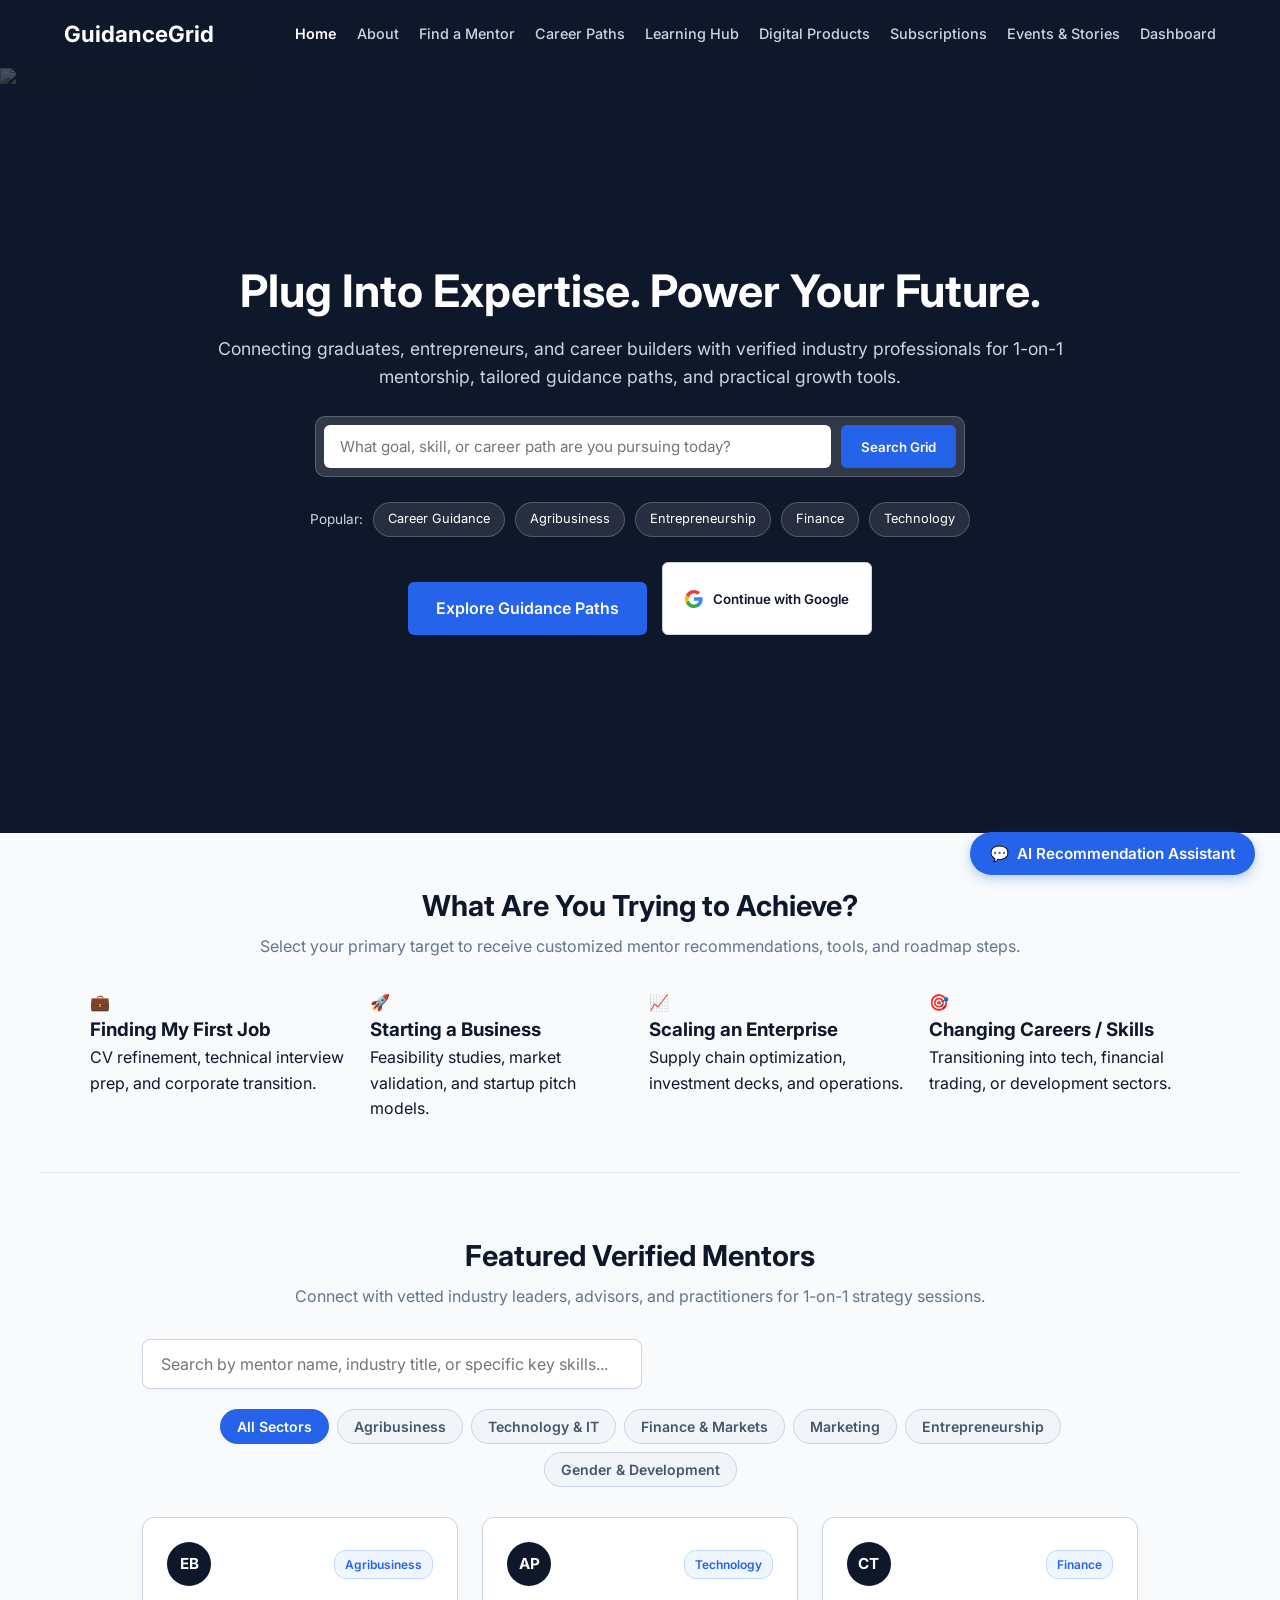
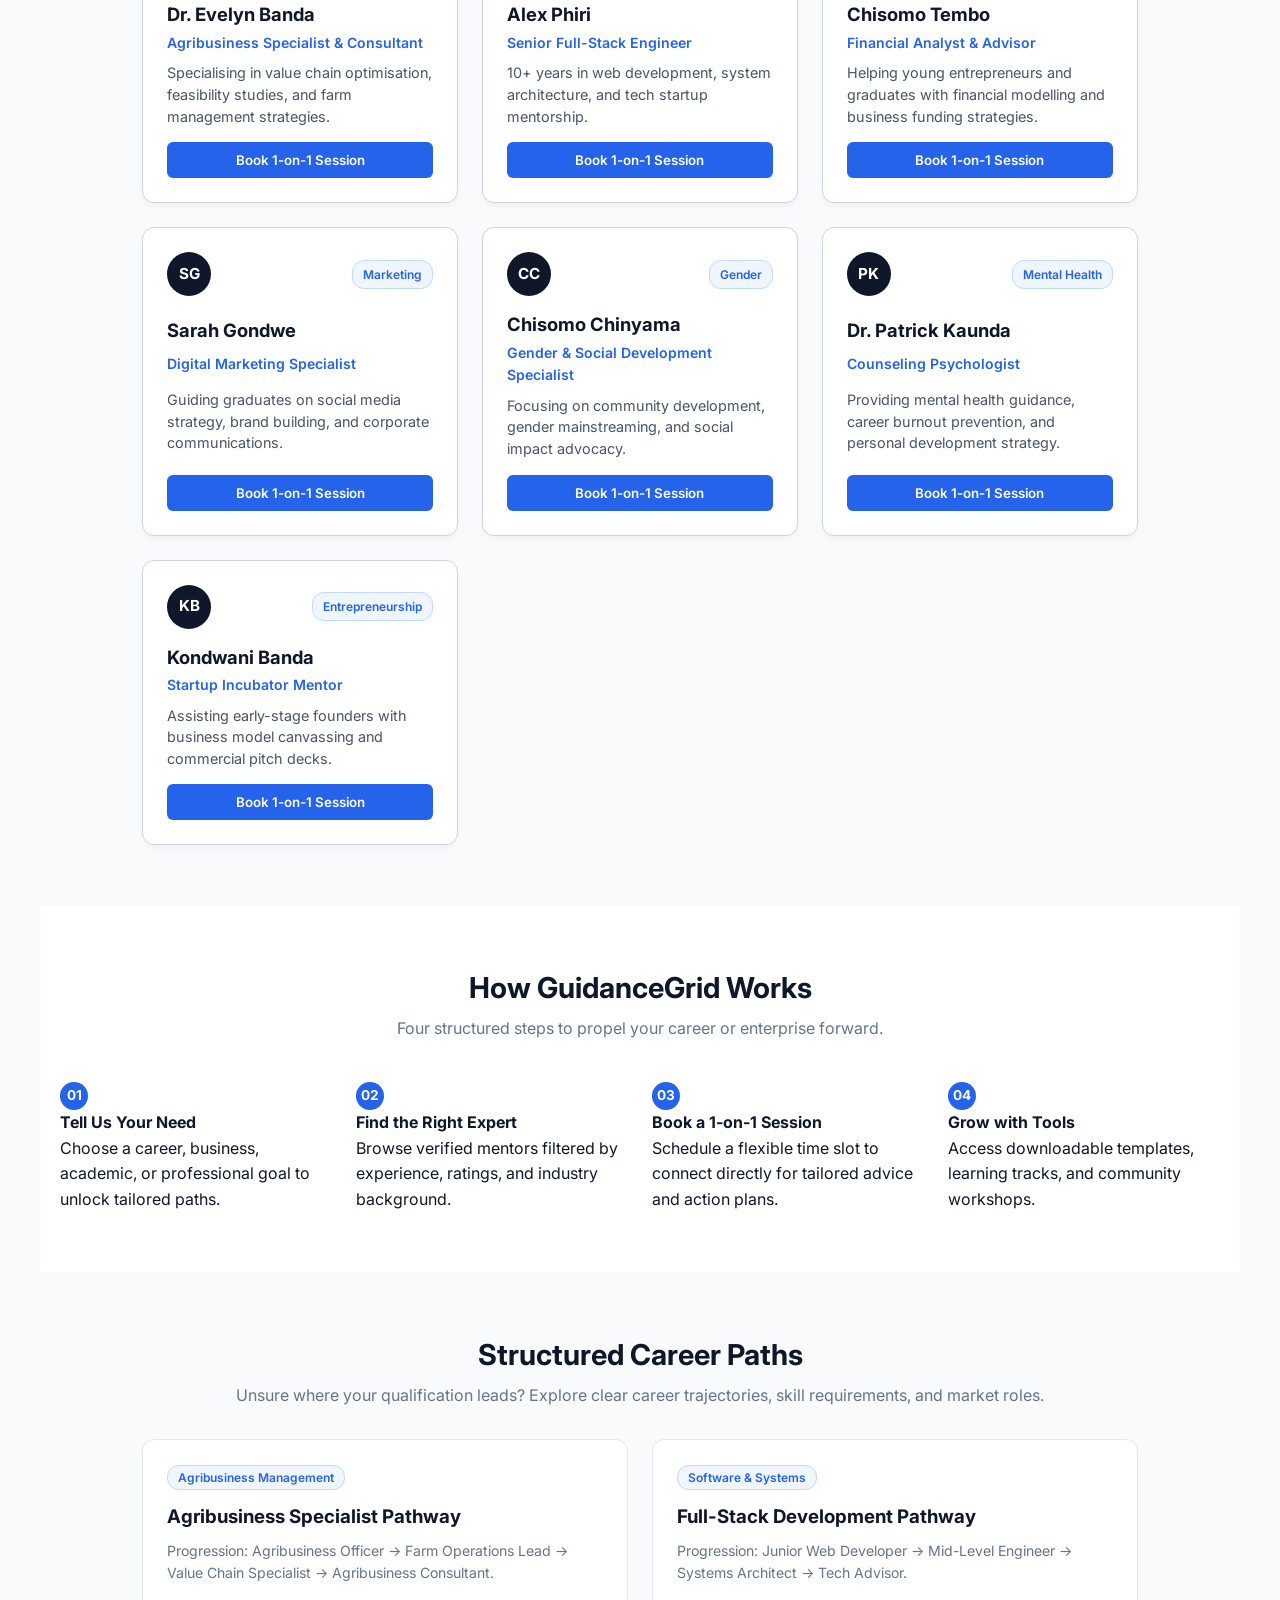
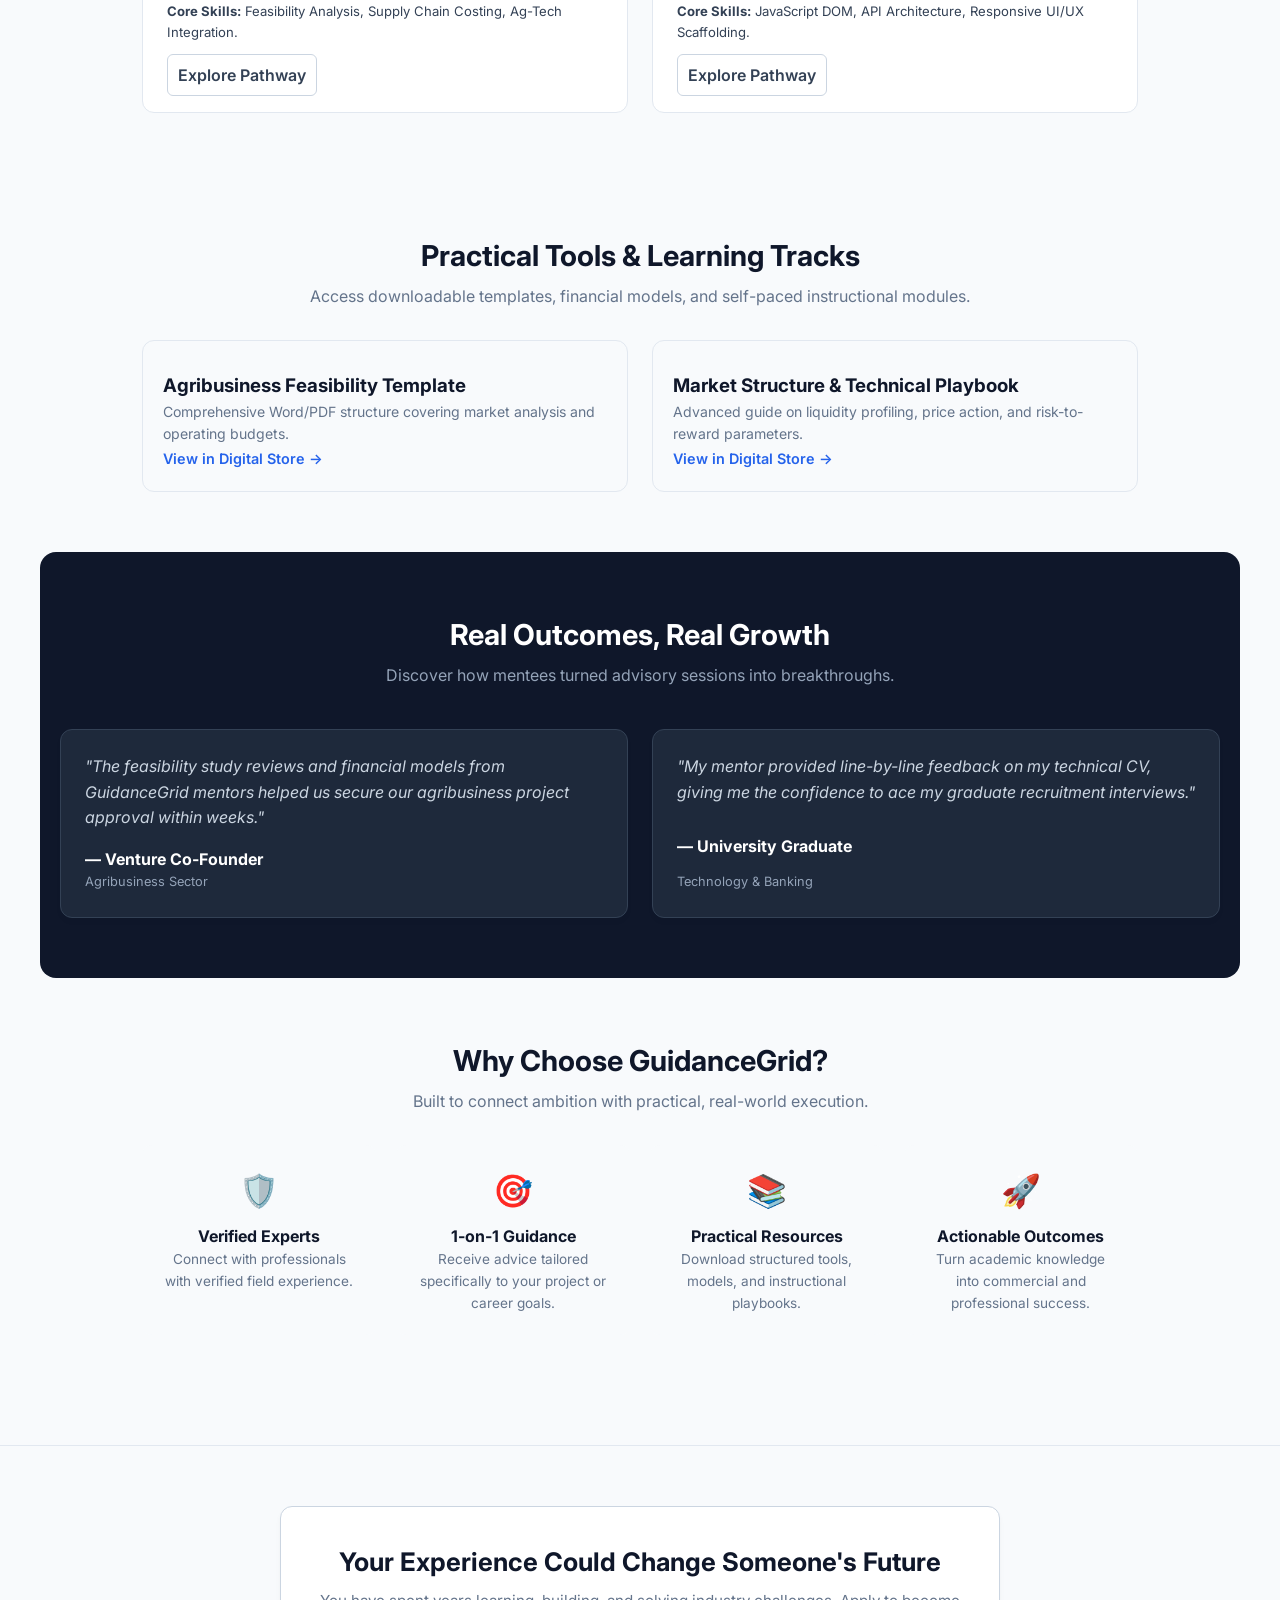
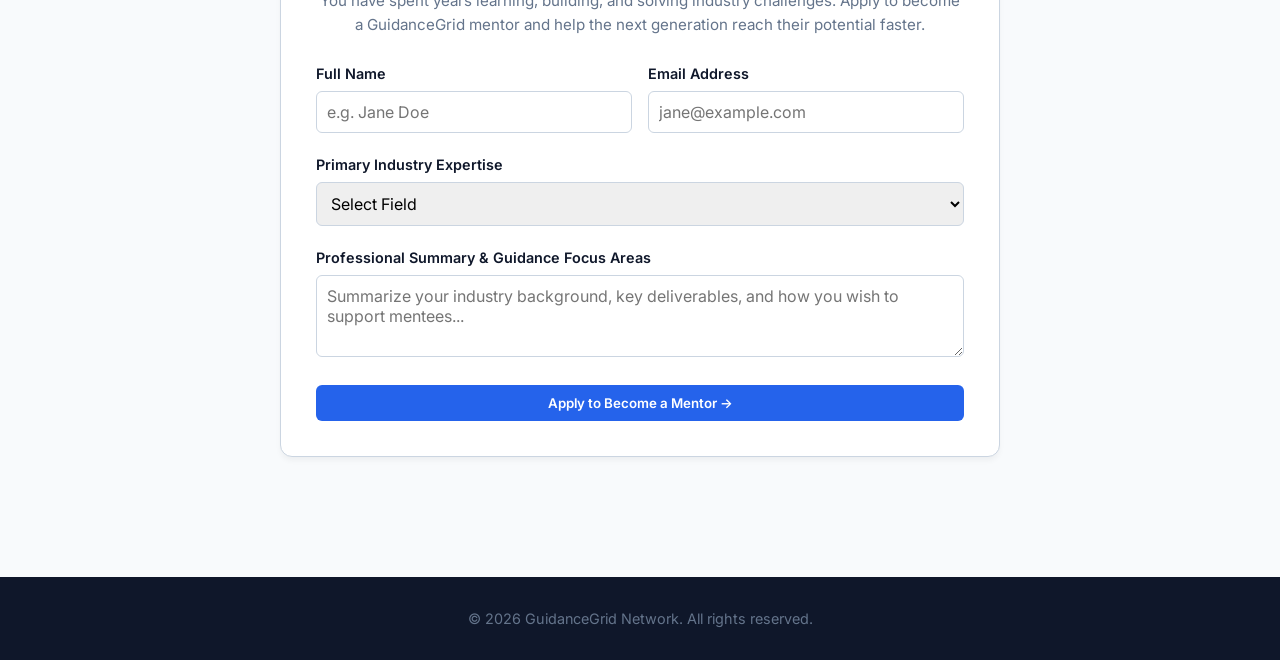
==== commit 61179dd6: "Updated hero background and CSS layout" ====
--- a/index.html
+++ b/index.html
@@ -25,12 +25,10 @@
         </ul>
     </nav>
 
-    <!-- Section 1: Hero Section -->
+   <!-- Section 1: Hero Section -->
     <section class="hero-video-container">
-        <video autoplay loop muted playsinline class="hero-bg-video">
-            <source src="https://assets.mixkit.co/videos/preview/mixkit-people-working-together-in-a-meeting-43187-large.mp4" type="video/mp4">
-            <img src="https://images.unsplash.com/photo-1522071820081-009f0129c71c?auto=format&fit=crop&w=1600&q=80" alt="Mentorship">
-        </video>
+        <!-- Background Image/Video -->
+        <img src="https://images.unsplash.com/photo-1522071820081-009f0129c71c?auto=format&fit=crop&w=1600&q=80" alt="Mentorship session in progress" class="hero-bg-media">
         <div class="hero-overlay"></div>
 
         <div class="hero-content">
@@ -38,14 +36,14 @@
             <p>Connecting graduates, entrepreneurs, and career builders with verified industry professionals for 1-on-1 mentorship, tailored guidance paths, and practical growth tools.</p>
             
             <!-- Hero Search Bar -->
-            <div class="hero-search-box" style="margin: 25px auto; max-width: 650px; display: flex; gap: 10px; background: rgba(255,255,255,0.15); padding: 8px; border-radius: 10px; backdrop-filter: blur(8px); border: 1px solid rgba(255,255,255,0.2);">
-                <input type="text" id="heroSearchInput" placeholder="What goal, skill, or career path are you pursuing today?" style="flex: 1; border: none; padding: 12px 16px; border-radius: 6px; outline: none; font-size: 0.95rem;">
+            <div class="hero-search-box">
+                <input type="text" id="heroSearchInput" placeholder="What goal, skill, or career path are you pursuing today?">
                 <button class="btn-primary" onclick="alert('Searching GuidanceGrid paths...')">Search Grid</button>
             </div>
 
             <!-- Popular Category Pills -->
-            <div class="hero-category-pills" style="margin-bottom: 25px; display: flex; justify-content: center; gap: 10px; flex-wrap: wrap;">
-                <span style="color: #cbd5e1; font-size: 0.85rem; align-self: center;">Popular:</span>
+            <div class="hero-category-pills">
+                <span class="pill-label">Popular:</span>
                 <a href="#mentor-section" class="pill-btn">Career Guidance</a>
                 <a href="#mentor-section" class="pill-btn">Agribusiness</a>
                 <a href="#mentor-section" class="pill-btn">Entrepreneurship</a>
@@ -56,7 +54,7 @@
             <div class="hero-buttons">
                 <a href="#goal-selector" class="btn-hero">Explore Guidance Paths</a>
                 <button class="btn-google" onclick="handleGoogleAuth()">
-                    <svg width="18" height="18" viewBox="0 0 18 18"><path fill="#4285F4" d="M17.64 9.2c0-.637-.057-1.251-.164-1.84H9v3.481h4.844a4.14 4.14 0 0 1-1.796 2.716v2.259h2.908c1.702-1.567 2.684-3.875 2.684-6.616z"/><path fill="#34A853" d="M9 18c2.43 0 4.467-.806 5.956-2.18l-2.908-2.259c-.806.54-1.837.86-3.048.86-2.344 0-4.328-1.584-5.036-3.711H.957v2.332A8.997 8.997 0 0 0 9 18z"/><path fill="#FBBC05" d="M3.964 10.71A5.41 5.41 0 0 1 3.682 9c0-.593.102-1.17.282-1.71V4.958H.957A8.996 8.996 0 0 0 0 9c0 1.452.348 2.827.957 4.042l3.007-2.332z"/><path fill="#EA4335" d="M9 3.58c1.321 0 2.508.454 3.44 1.345l2.582-2.58C13.463.891 11.426 0 9 0A8.997 8.997 0 0 0 .957 4.958L3.964 7.29C4.672 5.163 6.656 3.58 9 3.58z"/></svg>
+                    <svg width="18" height="18" viewBox="0 0 18 18" aria-hidden="true"><path fill="#4285F4" d="M17.64 9.2c0-.637-.057-1.251-.164-1.84H9v3.481h4.844a4.14 4.14 0 0 1-1.796 2.716v2.259h2.908c1.702-1.567 2.684-3.875 2.684-6.616z"/><path fill="#34A853" d="M9 18c2.43 0 4.467-.806 5.956-2.18l-2.908-2.259c-.806.54-1.837.86-3.048.86-2.344 0-4.328-1.584-5.036-3.711H.957v2.332A8.997 8.997 0 0 0 9 18z"/><path fill="#FBBC05" d="M3.964 10.71A5.41 5.41 0 0 1 3.682 9c0-.593.102-1.17.282-1.71V4.958H.957A8.996 8.996 0 0 0 0 9c0 1.452.348 2.827.957 4.042l3.007-2.332z"/><path fill="#EA4335" d="M9 3.58c1.321 0 2.508.454 3.44 1.345l2.582-2.58C13.463.891 11.426 0 9 0A8.997 8.997 0 0 0 .957 4.958L3.964 7.29C4.672 5.163 6.656 3.58 9 3.58z"/></svg>
                     Continue with Google
                 </button>
             </div>
--- a/styles.css
+++ b/styles.css
@@ -24,45 +24,273 @@
     line-height: 1.6;
 }
 
-/* Navigation */
+/* Base Navigation Bar Styles */
 .navbar {
     display: flex;
     justify-content: space-between;
     align-items: center;
-    padding: 18px 8%;
-    background-color: var(--dark-bg);
-    color: #ffffff;
+    padding: 1rem 2rem;
+    background-color: #0f172a;
     position: sticky;
     top: 0;
-    z-index: 100;
-}
-
-.logo {
+    z-index: 1000;
+}
+
+.logo a {
     font-size: 1.5rem;
     font-weight: 700;
-    letter-spacing: -0.5px;
+    color: #ffffff;
+    text-decoration: none;
 }
 
 .logo span {
-    color: var(--primary);
+    color: #2563eb;
 }
 
 .nav-links {
+    display: flex;
     list-style: none;
-    display: flex;
-    gap: 24px;
-    align-items: center;
+    gap: 1.5rem;
+    align-items: center;
+    margin: 0;
+    padding: 0;
 }
 
 .nav-links a {
-    color: #94a3b8;
+    color: #cbd5e1;
     text-decoration: none;
+    font-size: 0.95rem;
     font-weight: 500;
     transition: color 0.2s ease;
 }
 
-.nav-links a:hover, .nav-links a.active {
-    color: #ffffff;
+.nav-links a:hover,
+.nav-links a.active {
+    color: #ffffff;
+}
+
+.navbar {
+    display: flex;
+    justify-content: space-between;
+    align-items: center;
+    padding: 16px 5%;
+    background-color: var(--dark-bg);
+    position: sticky;
+    top: 0;
+    z-index: 1000;
+}
+
+.logo a {
+    color: #ffffff;
+    text-decoration: none;
+    font-size: 1.4rem;
+    font-weight: 700;
+}
+
+.logo span {
+    color: var(--primary-color);
+}
+
+.nav-links {
+    display: flex;
+    list-style: none;
+    gap: 20px;
+}
+
+.nav-links a {
+    color: #cbd5e1;
+    text-decoration: none;
+    font-size: 0.9rem;
+    transition: color 0.2s ease;
+}
+
+.nav-links a:hover,
+.nav-links a.active {
+    color: #ffffff;
+    font-weight: 600;
+}
+
+.nav-toggle {
+    display: none;
+    background: none;
+    border: none;
+    color: #ffffff;
+    font-size: 1.5rem;
+    cursor: pointer;
+}
+
+/* ==========================================================================
+   Hero Section Fixes (Background Image & Overlay)
+   ========================================================================== */
+.hero-video-container {
+    position: relative;
+    width: 100%;
+    min-height: 85vh;
+    display: flex;
+    align-items: center;
+    justify-content: center;
+    overflow: hidden;
+    background-color: var(--dark-bg);
+}
+
+/* Image & Media Layer */
+.hero-bg-media {
+    position: absolute;
+    top: 0;
+    left: 0;
+    width: 100%;
+    height: 100%;
+    object-fit: cover;
+    z-index: 1;
+}
+
+/* Dark Transparency Overlay */
+.hero-overlay {
+    position: absolute;
+    top: 0;
+    left: 0;
+    width: 100%;
+    height: 100%;
+    background: rgba(15, 23, 42, 0.75);
+    z-index: 2;
+}
+
+/* Hero Text & Elements Layer */
+.hero-content {
+    position: relative;
+    z-index: 3;
+    text-align: center;
+    max-width: 850px;
+    padding: 40px 20px;
+    color: #ffffff;
+}
+
+.hero-content h1 {
+    font-size: 2.8rem;
+    font-weight: 700;
+    margin-bottom: 16px;
+    line-height: 1.2;
+}
+
+.hero-content p {
+    font-size: 1.1rem;
+    color: #cbd5e1;
+    margin-bottom: 24px;
+}
+
+/* Hero Controls */
+.hero-search-box {
+    margin: 25px auto;
+    max-width: 650px;
+    display: flex;
+    gap: 10px;
+    background: rgba(255, 255, 255, 0.15);
+    padding: 8px;
+    border-radius: 10px;
+    backdrop-filter: blur(8px);
+    border: 1px solid rgba(255, 255, 255, 0.2);
+}
+
+.hero-search-box input {
+    flex: 1;
+    border: none;
+    padding: 12px 16px;
+    border-radius: 6px;
+    outline: none;
+    font-size: 0.95rem;
+}
+
+.hero-category-pills {
+    margin-bottom: 25px;
+    display: flex;
+    justify-content: center;
+    gap: 10px;
+    flex-wrap: wrap;
+    align-items: center;
+}
+
+.pill-label {
+    color: #cbd5e1;
+    font-size: 0.85rem;
+}
+
+.pill-btn {
+    background: rgba(255, 255, 255, 0.1);
+    color: #ffffff;
+    padding: 6px 14px;
+    border-radius: 20px;
+    text-decoration: none;
+    font-size: 0.8rem;
+    border: 1px solid rgba(255, 255, 255, 0.2);
+    transition: background 0.2s;
+}
+
+.pill-btn:hover {
+    background: rgba(255, 255, 255, 0.25);
+}
+
+.hero-buttons {
+    display: flex;
+    justify-content: center;
+    gap: 15px;
+    flex-wrap: wrap;
+}
+
+/* Mobile Hamburger Icon (Hidden on Desktop) */
+.nav-toggle {
+    display: none;
+    flex-direction: column;
+    justify-content: space-between;
+    width: 28px;
+    height: 21px;
+    background: transparent;
+    border: none;
+    cursor: pointer;
+    padding: 0;
+}
+
+.nav-toggle span {
+    height: 3px;
+    width: 100%;
+    background-color: #ffffff;
+    border-radius: 2px;
+    transition: all 0.3s ease;
+}
+
+/* Mobile & Tablet Responsive Styles (Screen width <= 1024px) */
+@media screen and (max-width: 1024px) {
+    .nav-toggle {
+        display: flex;
+    }
+
+    .nav-links {
+        position: absolute;
+        top: 100%;
+        left: 0;
+        width: 100%;
+        background-color: #0f172a;
+        flex-direction: column;
+        align-items: flex-start;
+        padding: 1.5rem 2rem;
+        gap: 1.2rem;
+        border-top: 1px solid #1e293b;
+        box-shadow: 0 10px 15px -3px rgba(0, 0, 0, 0.3);
+        display: none; /* Hidden by default on mobile */
+    }
+
+    .nav-links.nav-active {
+        display: flex; /* Opens menu when toggled */
+    }
+
+    .nav-links li {
+        width: 100%;
+    }
+
+    .nav-links a {
+        display: block;
+        width: 100%;
+        font-size: 1.05rem;
+    }
 }
 
 /* Buttons */
@@ -95,18 +323,18 @@
     width: 100%;
 }
 
-/* Hero Video Background styling */
 .hero-video-container {
     position: relative;
-    height: 480px;
+    width: 100%;
+    min-height: 85vh;
     display: flex;
     align-items: center;
     justify-content: center;
-    text-align: center;
-    color: #ffffff;
     overflow: hidden;
-}
-
+    padding: 60px 20px;
+}
+
+/* Background image/video positioning */
 .hero-bg-video {
     position: absolute;
     top: 50%;
@@ -115,35 +343,29 @@
     min-height: 100%;
     width: auto;
     height: auto;
-    z-index: 1;
     transform: translate(-50%, -50%);
     object-fit: cover;
-}
-
+    z-index: 1;
+}
+
+/* Dark tint overlay so white text stays clear */
 .hero-overlay {
     position: absolute;
     top: 0;
     left: 0;
     width: 100%;
     height: 100%;
-    background: rgba(15, 23, 42, 0.75); /* Dark slate overlay for readability */
+    background: rgba(15, 23, 42, 0.75);
     z-index: 2;
 }
 
+/* Content layer above background */
 .hero-content {
     position: relative;
     z-index: 3;
-    max-width: 800px;
-    padding: 0 20px;
-}
-
-.hero-buttons {
-    display: flex;
-    gap: 16px;
-    justify-content: center;
-    align-items: center;
-    margin-top: 25px;
-    flex-wrap: wrap;
+    text-align: center;
+    color: #ffffff;
+    max-width: 900px;
 }
 
 /* Google Auth Button */
